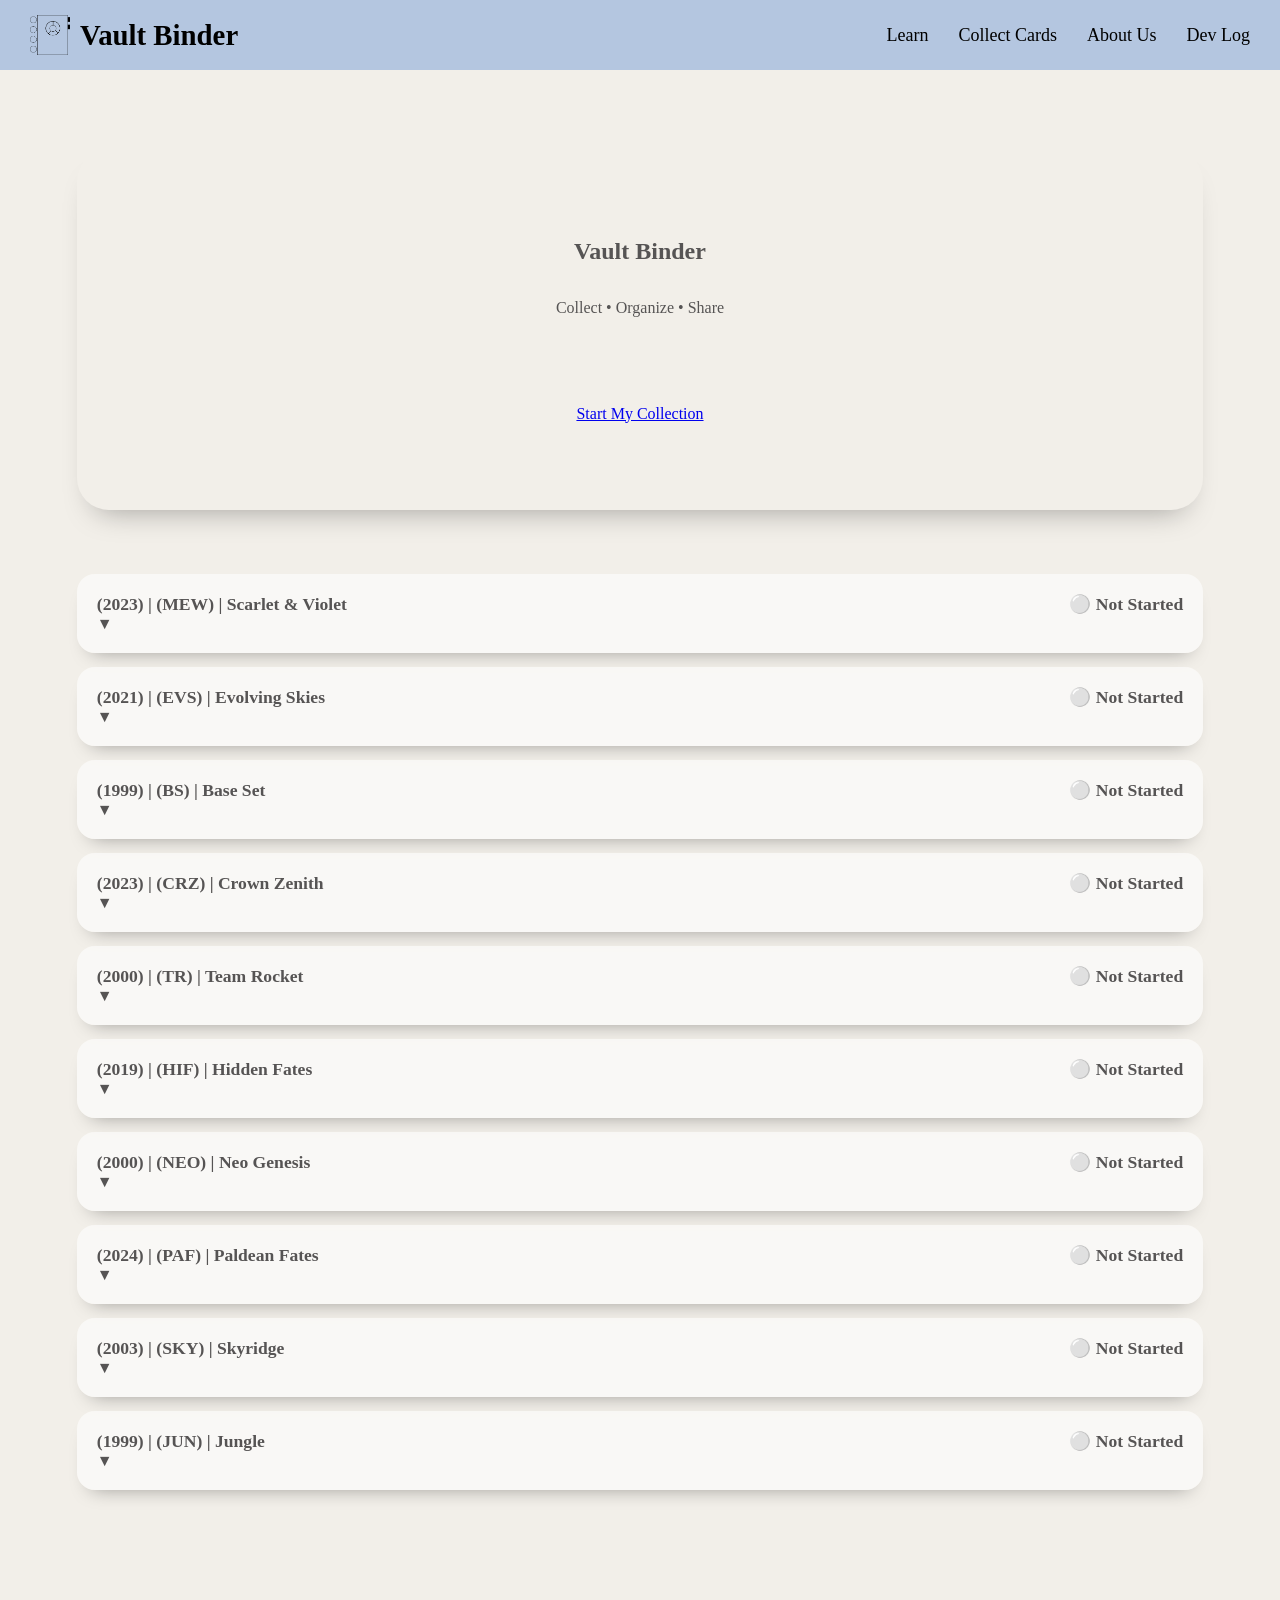
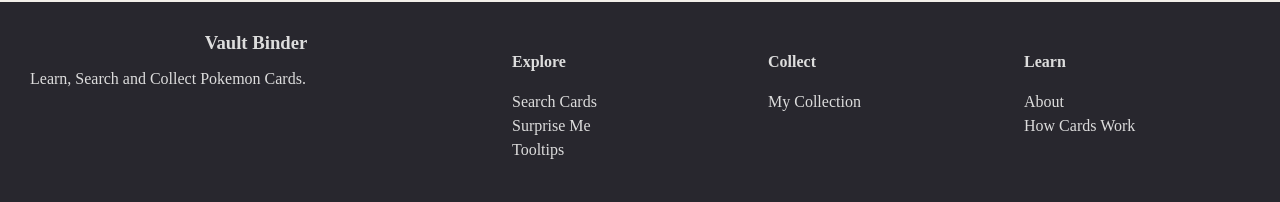
==== index.html @ d5ddcd47 "Add files via upload" ====
<!DOCTYPE html>
<html>
    <head>
        <!-- THIS DOCUMENT WILL BE FOR EXPLORING THE GENERIC CARDS FROM THE POKEMON TCG API -->
         <!-- Pokémon -->
        <title>Vault Binder</title>
        <link rel="stylesheet" href="css/main-organized.css">
        <meta charset="UTF-8">
    </head>
    <body>
        <div id="topPage"></div>
        <div class="navBar">
            <a href="index.html" class="siteLogo">
                <img src="assets/VB_Logo1.png" alt="Vault Binder Logo">
                <span>Vault Binder</span>
            </a>

            <div class="navLinks">
                <a href="#tooltipsSection">Learn</a>
                <a href="collection.html">Collect Cards</a>
                <a href="#aboutSection">About Us</a>
                <a>Dev Log</a>
            </div>
        </div>
  
        <main class="landingPage">
            <div class="landingConetnt">

                <section class="landingHero pageSection">
                    <h1>Vault Binder</h1>
                    <p>Collect • Organize • Share</p>
                    <br><br>
                    <a href="collection.html">Start My Collection</a>
                </section>

                <section class="landingStats pageSection">
                    <div class="statsGrid"></div>
                </section>

                <section class="setProgressSection pageSection">
                    <div class="setProgressList">

                        <!--  ⚪ Not Started,🟢 Beginner,🔵 Started,🟡 Almost Complete,🏆Set Mastery  -->

                        <!--  ~~~~~~~~~~~~~~~~~~~~~~~~~~~~~~~~~~~~~~~~~~~~~~~~~~~~~~~~~  -->

                        <div class="setCard"> <!--  EACH SET CARD  --> <!-- I -->
                            <div class="setHeader" onclick="toggleSetCard(this)">
                                <span>(2023) | (MEW) | Scarlet & Violet</span>
                                <span>⚪ Not Started</span>
                            </div>

                            <span class="setArrow">▼</span>
                            <div class="setDetails">
                                <p>Progress</p>
                                <div class="progressBar">
                                    <div class="progressFill" style="width: 42%;"></div>
                                </div>
                                <p>0% | 0/207</p>

                                <br>
                                <p>Collected: --</p>
                                <p>Missing: --</p>
                            </div>
                        </div>

                        <!--  ~~~~~~~~~~~~~~~~~~~~~~~~~~~~~~~~~~~~~~~~~~~~~~~~~~~~~~~~~  -->

                        <div class="setCard"> <!--  EACH SET CARD  --> <!-- II -->
                            <div class="setHeader" onclick="toggleSetCard(this)">
                                <span>(2021) | (EVS) | Evolving Skies</span>
                                <span>⚪ Not Started</span>
                            </div>

                            <span class="setArrow">▼</span>
                            <div class="setDetails">
                                <p>Progress</p>
                                <p>|---Progress Bar---|</p>
                                <p>0% | 0/237</p>
                                
                                <br>
                                <p>Collected: --</p>
                                <p>Missing: --</p>
                            </div>
                        </div>

                        <!--  ~~~~~~~~~~~~~~~~~~~~~~~~~~~~~~~~~~~~~~~~~~~~~~~~~~~~~~~~~  -->

                        <div class="setCard"> <!--  EACH SET CARD  --> <!-- III -->
                            <div class="setHeader" onclick="toggleSetCard(this)">
                                <span>(1999) | (BS) | Base Set</span>
                                <span>⚪ Not Started</span>
                            </div>

                            <span class="setArrow">▼</span>
                            <div class="setDetails">
                                <p>Progress</p>
                                <p>|---Progress Bar---|</p>
                                <p>0% | 0/102</p>
                                
                                <br>
                                <p>Collected: --</p>
                                <p>Missing: --</p>
                            </div>
                        </div>

                        <!--  ~~~~~~~~~~~~~~~~~~~~~~~~~~~~~~~~~~~~~~~~~~~~~~~~~~~~~~~~~  -->

                        <div class="setCard"> <!--  EACH SET CARD  --> <!-- IV -->
                            <div class="setHeader" onclick="toggleSetCard(this)">
                                <span>(2023) | (CRZ) | Crown Zenith</span>
                                <span>⚪ Not Started</span>
                            </div>

                            <span class="setArrow">▼</span>
                            <div class="setDetails">
                                <p>Progress</p>
                                <p>|---Progress Bar---|</p>
                                <p>0% | 0/230</p>
                                
                                <br>
                                <p>Collected: --</p>
                                <p>Missing: --</p>
                            </div>
                        </div>

                        <!--  ~~~~~~~~~~~~~~~~~~~~~~~~~~~~~~~~~~~~~~~~~~~~~~~~~~~~~~~~~  -->

                        <div class="setCard"> <!--  EACH SET CARD  --> <!-- V -->
                            <div class="setHeader" onclick="toggleSetCard(this)">
                                <span>(2000) | (TR) | Team Rocket</span>
                                <span>⚪ Not Started</span>
                            </div>

                            <span class="setArrow">▼</span>
                            <div class="setDetails">
                                <p>Progress</p>
                                <p>|---Progress Bar---|</p>
                                <p>0% | 0/83</p>
                                
                                <br>
                                <p>Collected: --</p>
                                <p>Missing: --</p>
                            </div>
                        </div>

                        <!--  ~~~~~~~~~~~~~~~~~~~~~~~~~~~~~~~~~~~~~~~~~~~~~~~~~~~~~~~~~  -->

                        <div class="setCard"> <!--  EACH SET CARD  --> <!-- VI -->
                            <div class="setHeader" onclick="toggleSetCard(this)">
                                <span>(2019) | (HIF) | Hidden Fates</span>
                                <span>⚪ Not Started</span>
                            </div>

                            <span class="setArrow">▼</span>
                            <div class="setDetails">
                                <p>Progress</p>
                                <p>|---Progress Bar---|</p>
                                <p>0% | 0/163</p>
                                
                                <br>
                                <p>Collected: --</p>
                                <p>Missing: --</p>
                            </div>
                        </div>

                        <!--  ~~~~~~~~~~~~~~~~~~~~~~~~~~~~~~~~~~~~~~~~~~~~~~~~~~~~~~~~~  -->

                        <div class="setCard"> <!--  EACH SET CARD  --> <!-- VII -->
                            <div class="setHeader" onclick="toggleSetCard(this)">
                                <span>(2000) | (NEO) | Neo Genesis</span>
                                <span>⚪ Not Started</span>
                            </div>

                            <span class="setArrow">▼</span>
                            <div class="setDetails">
                                <p>Progress</p>
                                <p>|---Progress Bar---|</p>
                                <p>0% | 0/111</p>
                                
                                <br>
                                <p>Collected: --</p>
                                <p>Missing: --</p>
                            </div>
                        </div>

                        <!--  ~~~~~~~~~~~~~~~~~~~~~~~~~~~~~~~~~~~~~~~~~~~~~~~~~~~~~~~~~  -->

                        <div class="setCard"> <!--  EACH SET CARD  --> <!-- VIII -->
                            <div class="setHeader" onclick="toggleSetCard(this)">
                                <span>(2024) | (PAF) | Paldean Fates</span>
                                <span>⚪ Not Started</span>
                            </div>

                            <span class="setArrow">▼</span>
                            <div class="setDetails">
                                <p>Progress</p>
                                <p>|---Progress Bar---|</p>
                                <p>0% | 0/245</p>
                                
                                <br>
                                <p>Collected: --</p>
                                <p>Missing: --</p>
                            </div>
                        </div>

                        <!--  ~~~~~~~~~~~~~~~~~~~~~~~~~~~~~~~~~~~~~~~~~~~~~~~~~~~~~~~~~  -->

                        <div class="setCard"> <!--  EACH SET CARD  --> <!-- IX -->
                            <div class="setHeader" onclick="toggleSetCard(this)">
                                <span>(2003) | (SKY) | Skyridge</span>
                                <span>⚪ Not Started</span>
                            </div>

                            <span class="setArrow">▼</span>
                            <div class="setDetails">
                                <p>Progress</p>
                                <p>|---Progress Bar---|</p>
                                <p>0% | 0/182</p>
                                
                                <br>
                                <p>Collected: --</p>
                                <p>Missing: --</p>
                            </div>
                        </div>

                        <!--  ~~~~~~~~~~~~~~~~~~~~~~~~~~~~~~~~~~~~~~~~~~~~~~~~~~~~~~~~~  -->

                        <div class="setCard"> <!--  EACH SET CARD  --> <!-- X -->
                            <div class="setHeader" onclick="toggleSetCard(this)">
                                <span>(1999) | (JUN) | Jungle</span>
                                <span>⚪ Not Started</span>
                            </div>

                            <span class="setArrow">▼</span>
                            <div class="setDetails">
                                <p>Progress</p>
                                <p>|---Progress Bar---|</p>
                                <p>0% | 0/64</p>
                                
                                <br>
                                <p>Collected: --</p>
                                <p>Missing: --</p>
                            </div>
                        </div>

                        
                    </div>
                </section>

                <section class="featuresSection pageSection">
                    <div class="featuresGrid"></div>
                </section>

            </div>
        </main>


        <div class="bottomNav">
            <div>
                <h3>Vault Binder</h3>
                <p>Learn, Search and Collect Pokemon Cards.</p>
            </div>

            <div>
                <h4>Explore</h4>
                <a href="#topPage">Search Cards</a>
                <a href="#topPage">Surprise Me</a>
                <a href="#tooltipsSection">Tooltips</a>
            </div>

            <div>
                <h4>Collect</h4>
                <a href="collection.html">My Collection</a>
            </div>

            <div>
                <h4>Learn</h4>
                <a href="#aboutSection">About</a>
                <a href="#howCardsWork">How Cards Work</a>
            </div>
        </div>
        
        <script src="js/index.js"></script>
    </body>
</html>
---- css/main-organized.css ----
/* =========================================================
   VAULT BINDER - MAIN CSS
   Shared stylesheet for index.html and collection.html
========================================================= */

/* =========================================================
   1. GLOBAL / BASE STYLES
========================================================= */

:root {
    --page-bg: #f2efe9;
    --text-main: #565454;
    --panel-bg: #fffdf9;
    --soft-border: #cfc7bc;
    --binder-bg: #111111;
    --binder-surface: #f4f1ea;
    --accent-soft: #c9f4e8;
    --accent-highlight: #f5f1ad;
    --shadow-soft: 0 6px 12px rgba(0,0,0,0.18);
    --shadow-panel: 0 10px 25px rgba(0,0,0,0.20);
}

* {
    box-sizing: border-box;
}

html {
    scroll-behavior: smooth;
}

body {
    margin: 0;
    background-color: var(--page-bg);
    color: var(--text-main);
}

h1 {
    margin: 0;
    text-align: center;
}

h3 {
    margin: 0;
    text-align: center;
}

input,
select,
button {
    border: 1px solid var(--soft-border);
    border-radius: 10px;
    padding: 8px 10px;
    font-size: 14px;
    color: var(--text-main);
    background-color: var(--panel-bg);
}

input,
select {
    box-shadow: var(--shadow-soft);
}

button {
    cursor: pointer;
}

button:hover {
    box-shadow: var(--shadow-soft);
}

button:active {
    background-color: var(--accent-soft);
}

.disabledBtn {
    opacity: 0.6;
    cursor: not-allowed;
}

.disabledBtn:hover {
    opacity: 0.7;
}

/* =========================================================
   2. SHARED NAVIGATION
========================================================= */

.siteLogo {
    display: flex;
    align-items: center;
    gap: 10px;

    text-decoration: none;
    color: inherit;

    font-size: 1.8rem;
    font-weight: bold;
}

.siteLogo img {
    width: 40px;
    height: 40px;
    object-fit: contain;
}

.siteLogo:hover {
    opacity: 0.85;
}

.navBar {
    display: flex;
    justify-content: space-between;
    align-items: center;

    position: sticky;
    top: 0;
    z-index: 1000;

    background-color: rgba(155, 181, 220, 0.7);
    font-size: 18px;
    color: #000;

    padding: 15px 30px;
}

.navLinks {
    display: flex;
    gap: 30px;
}

.navBar a {
    color: black;
    text-decoration: none;
}

.navBar a:hover {
    opacity: 0.7;
}

/* =========================================================
   3. INDEX PAGE / EXPLORE PAGE
   Temporary API/search area. Later this can become Explore.
========================================================= */

.sectionDivider {
    width: 100%;
    height: 2px;
    background-color: #000000;
    margin: 40px 0;
}

.cardLearnSection {
    display: grid;
    grid-template-columns: 0.6fr 0.8fr;
    gap: 15px;
    align-items: stretch;
}

#apiCardDisplay {
    margin-left: -400px;
}

#tooltipsSection {
    text-align: left;
    margin-left: -400px;
}

#apiCardDisplay h2,
#tooltipsSection h2 {
    margin-top: 0;
}

#apiCardDisplay h2 {
    margin: 0 0 12px 0;
}

.apiCardResult {
    text-align: center;
    margin: 0;
}

.apiCardResult img {
    width: min(100%, 200px);
    height: auto;
}

.infoLabel {
    font-weight: bold;
    font-size: 16px;
}

.infoText {
    font-size: 13px;
    opacity: 0.8;
}

.bottomNav {
    width: 100%;
    min-height: 200px;

    background-color: #28272e;
    color: #ddd;

    display: grid;
    grid-template-columns: 2fr 1fr 1fr 1fr;
    gap: 30px;

    padding: 30px;
}

.bottomNav a {
    display: block;
    color: #ddd;
    text-decoration: none;
    margin: 6px 0;
}

.bottomNav a:hover {
    color: white;
}

@media (max-width: 768px) {
    .cardLearnSection {
        grid-template-columns: 1fr;
        align-items: center;
        margin-left: 0;
        width: 100%;
    }

    #apiCardDisplay,
    #tooltipsSection {
        margin-left: 0;
    }

    .bottomNav {
        grid-template-columns: 1fr;
    }
}

/* =========================================================
   4. COLLECTION EDITOR
   Add Card section and image preview area.
========================================================= */



.input {
    width: 320px;
    max-width: 100%;
}

#imagePreviewBox {
    width: 280px;
    aspect-ratio: 63 / 88;
    min-height: auto;

    border-radius: 16px;
    padding: 10px;
    border: 3px solid rgba(28, 26, 26, 0.80);
    background-color: rgba(255,255,255,0.35);
    display: flex;
    align-items: center;
    justify-content: center;
    text-align: center;
    overflow: hidden;
}

#imagePreviewBox img {
    max-width: 100%;
    max-height: 300px;
    object-fit: contain;
    border-radius: 12px;
}


/* =========================================================
   5. LANDING PAGE STRUCTURE
========================================================= */

.landingPage {
    min-height: 100vh;
    padding: 48px 0;
}

.landingContent {
    width: min(88vw, 1200px);
    margin: 0 auto;
}

.landingHero,
.landingStats,
.setProgressSection,
.featuresSection,
.feedbackSection {
    margin-bottom: 48px;
}

.setProgressSection {
    display: flex;
    flex-direction: column;
    gap: 16px;
}

.setCard {
    border-radius: 18px;
    padding: 20px;

    background: rgba(255,255,255,0.6);

    box-shadow: 0 12px 20px -14px rgba(0,0,0,0.4);
}

.setHeader {
    display: flex;
    justify-content: space-between;
    align-items: center;

    font-size: 1.1rem;
    font-weight: bold;

    cursor: pointer;
}

.setDetails {
    display: none;
    margin-top: 12px;
}

.setCard.open .setDetails {
    display: block;
}

.setCard.open .setArrow {
    transform: rotate(180deg);
}

.setArrow {
    display: inline-block;
    transition: transform 0.2s ease;
}

/*  Progress Bar CSS  */

.progressBar {
    width: 100%;
    height: 14px;
    border-radius: 999px;
    background: rgba(0,0,0,0.12);

    overflow: hidden;
    margin: 10px 0;
}

.progressFill {
    height: 100%;
    border-radius: 999px;
    background: rgba(120, 190, 255, 0.75);
}

.landingHero {
    min-height: 360px;
    border-radius: 32px;
    padding: 48px;

    display: flex;
    flex-direction: column;
    justify-content: center;
    align-items: center;
    gap: 18px;

    text-align: center;
    box-shadow: 0 18px 30px -18px rgba(0,0,0,0.35);
}

.statsGrid {
    display: grid;
    grid-template-columns: repeat(4, 1fr);
    gap: 18px;
}

.statCard,
.setProgressCard,
.featureCard {
    border-radius: 22px;
    padding: 22px;
    background: rgba(255,255,255,0.55);
    box-shadow: 0 14px 22px -16px rgba(0,0,0,0.35);
}



.setProgressList {
    display: grid;
    gap: 14px;
}

.featuresGrid {
    display: grid;
    grid-template-columns: repeat(3, 1fr);
    gap: 18px;
}


/* =========================================================
   5. BINDER WORKSPACE
   Main app shell, binder page, card grid, sidebar, navigation.
========================================================= */

.backupButtons {
    display: grid;
    grid-template-columns: repeat(3, 1fr);
    gap: 6px;
}

#vaultDataBox {
    width: 100%;
    min-height: 180px;
    margin-top: 10px;
    resize: vertical;
    font-size: 11px;
}


.pageSection {
    width: min(88vw, 1200px);
    margin: 32px auto;
}

#vaultBinderApp {
    min-height: 100vh;
    background: var(--binder-surface);
    position: relative;
}

#binderViewport {
    min-height: 100vh;
    padding: 24px;
    display: flex;
    flex-direction: column;
    align-items: center;
}

#binderHeader {
    text-align: center;
}

#binderTabs {
    width: min(88vw, 1400px);
    display: flex;
    gap: 8px;
    align-items: flex-end;
    overflow: hidden;
}

.binderTab {
    flex: 1 1 160px;
    max-width: 220px;
    min-width: 80;

    white-space: nowrap;
    overflow: hidden;
    text-overflow: ellipsis;

    padding: 10px 18px;
    border-radius: 14px 14px 0 0;
    font-weight: 700;
}

.binderTab.active {
    background: var(--active-tab-color);
    color: white;
}

.binderTab.addTab {
    flex: 0 0 44px;
    max-width: 44px;
    min-width: 44px;
}

#binderBook {
    width: 100%;
    display: flex;
    justify-content: center;
    padding: 24px 0;
}

#binderPage {
    --columns: 4;
    --rows: 4;

    width: 100%;
    min-height: 190vh;
    padding: 28px;

    display: grid;
    grid-template-columns: repeat(var(--columns), 240px);
    grid-template-rows: repeat(var(--rows), 336px);
    justify-content: center;
    align-content: start;
    gap: 28px;

    border-radius: 36px;
    background: var(--active-tab-color);
    overflow: hidden;
}

.binderCard {
    width: 100%;
    height: 100%;
    box-sizing: border-box;

    display: flex;
    flex-direction: column;

    padding: 10px;
    border-radius: 16px;
    overflow: hidden;

    color: white;
    text-align: center;
    opacity: 0.9;

    background:
        repeating-linear-gradient(
            45deg,
            rgba(255,255,255,0.08),
            rgba(255,255,255,0.08) 8px,
            rgba(255,255,255,0.03) 8px,
            rgba(255,255,255,0.03) 16px
        ),
        rgba(255,255,255,0.18);

    border: 1px solid rgba(255,255,255,0.25);

    box-shadow:
        0 4px 10px rgba(0,0,0,0.10),
        inset 0 1px 0 rgba(255,255,255,0.20),
        inset 0 0 18px rgba(255,255,255,0.03);

    backdrop-filter: blur(6px);
    -webkit-backdrop-filter: blur(6px);

    transition: transform 0.2s ease, opacity 0.2s ease;
}

.binderCard:hover {
    transform: translateY(-2px);
    opacity: 1;
}

/* NEW Selected Card Underline :D*/
.selectedCard::after {
    content: "";
    position: absolute;
    left: 18%;
    right: 18%;
    bottom: 8px;
    height: 4px;

    border-radius: 999px;
    background: var(--accent-highlight);
    box-shadow: 0 0 10px rgba(245, 241, 173,0.8);
}

.cardTopTabs,
.cardBottomActions {
    display: flex;
    justify-content: center;
    gap: 6px;
    flex-shrink: 0;
}

.cardTopTabs button,
.cardBottomActions button {
    padding: 5px 8px;
    font-size: 12px;
}

.cardBottomActions {
    margin-top: auto;
}

.mainCardArea {
    flex: 1;
    min-height: 0;

    display: flex;
    align-items: center;
    justify-content: center;

    overflow: hidden;
}

.emptySlot {
    opacity: 0.65;
}

.emptySlotContent {
    text-align: center;
}

.emptySlotContent h3 {
    margin: 0;
}

.emptySlotContent p {
    opacity: 0.7;
}

.testSlot {
    width: 240px;
    aspect-ratio: 63 / 88;
    color: black;
}

#imageView,
#infoView,
#optionsView,
.compactInfoView,
.optionsView,
.emptyCardSlot {
    width: 100%;
    height: 100%;
    min-height: 0;
}

.emptyCardSlot {
    display: flex;
    flex-direction: column;
    align-items: center;
    justify-content: center;

    padding: 0;
    border: none;
    background: transparent;
    text-align: center;
}

.emptyCardIcon {
    font-size: 48px;
    opacity: 0.35;
    margin-bottom: 12px;
}

.emptyCardSlot h3 {
    margin: 0 0 6px;
    font-size: 18px;
    font-weight: 600;
}

.emptyCardSlot p {
    margin: 0;
    font-size: 14px;
    opacity: 0.7;
}

.compactInfoView {
    padding: 8px;
    overflow: auto;
}

.infoMiniRow {
    display: flex;
    justify-content: space-between;
    gap: 8px;

    font-size: 0.72rem;
    padding: 4px 0;
}

.miniLabel {
    font-size: 0.8rem;
    font-weight: 700;
    color: #f2f2f2;
}

.miniValue {
    font-size: 0.7rem;
    color: #ffffff;
    text-align: right;
}

.optionsView {
    display: flex;
    flex-direction: column;
    align-items: center;
    justify-content: center;
    gap: 10px;
}

.binderCardImage {
    max-width: 100%;
    max-height: 100%;
    object-fit: contain;
    border-radius: 10px;
}

#binderSidebar {
    position: fixed;
    top: 0;
    left: -300px;

    width: 280px;
    height: 100vh;
    padding: 20px;

    background: #eee;
    z-index: 1000;

    transition: left 0.25s ease;
    box-shadow: 4px 0 18px rgba(0,0,0,0.25);
}

#binderSidebar.open {
    left: 0;
}

.sidebarSection,
.sideBarSection {
    margin-top: 18px;
}

.sidebarSection button,
.sideBarSection button {
    width: 100%;
    margin: 5px 0;
}

#openSidebarBtn {
    position: fixed;
    left: 12px;
    top: 120px;
    z-index: 1001;
}

#closeSidebarBtn {
    float: right;
}

#binderNavigation {
    display: flex;
    align-items: center;
    justify-content: center;
    gap: 12px;
    padding-bottom: 32px;
}

#pageSlider {
    min-width: 180px;
}

/* =========================================================
   6. LEGACY CARD COMPONENTS
   Keep only while old selected-card/editor code still exists.
   Remove after binderCard fully replaces these.
========================================================= */

.cardContainer {
    display: grid;
    grid-template-columns: 60px 1fr;

    width: 440px;
    padding: 12px;
    gap: 12px;

    border-radius: 12px;
    background-color: #8e8b86;
}

.cardActionRow {
    grid-column: span 2;
    display: flex;
    gap: 10px;
    justify-content: center;
}

#buttonSideBar {
    display: flex;
    flex-direction: column;
    justify-content: space-between;
    align-items: center;

    height: 100%;
}

.funcButton {
    width: 36px;
    height: 36px;

    display: flex;
    align-items: center;
    justify-content: center;

    border-radius: 10px;
    border: none;
}

.cardContent {
    position: relative;
}

#imageView img {
    max-width: 100%;
    max-height: 220px;
    object-fit: contain;
    display: block;
    margin: 0 auto;
    border-radius: 10px;
}

#infoView {
    display: grid;
    grid-template-columns: 1fr 1fr;
    gap: 20px;
}

.inputBox {
    height: 36px;
    padding: 0 10px;

    border-radius: 10px;
    border: none;

    width: 100%;
}

.inputBox::placeholder {
    color: #888;
    font-style: italic;
}

.fullWidth {
    grid-column: span 2;
}

/* NEW SETUP */

#quikAddBar {
    width: min(90vw, 900px);
    margin: 24px auto;
    display: flex;
    align-items: center;
    gap: 12px;
}

#quikAddBar h1 {
    margin-right: auto;
}

#addCardPanel {
    width: min(82vw, 1050px);
    margin: 24px auto;
    display: grid;
    grid-template-columns: 1fr 320px;
    gap: 32px;
}

.addCardFields {
    display: grid;
    gap: 14px;
}

.addCardFields label {
    display: block;
    font-weight: 700;
    margin-bottom: 4px;
}

.addCardFields input, .addCardFields select {

    width: 70%;
}

.addCardPreview {
    display: flex;
    flex-direction: column;
    align-items: center;
    gap: 12px;
}

/* =========================================================
   7. LEGACY SELECTED CARD EDIT ROWS
   Keep while still used; remove when selected section retires.
========================================================= */

.editRow {
    padding: 12px;
    display: grid;
    gap: 25px;
    grid-template-columns: 100px 8% 150px;
}

#selectedName {
    min-width: 0;
    word-break: break-word;
}

#ExampleText {
    color: var(--text-main);
    font-family: 'Courier New', monospace;
    font-size: 10px;
    text-align: center;
}

/* =========================================================
   8. POPUPS
========================================================= */

#settingsPopup,
#notesPopup {
    display: none;
    position: fixed;
    top: 50%;
    left: 50%;
    transform: translate(-50%, -50%);

    background-color: #f2efe9;
    color: #444;
    padding: 20px;
    border-radius: 12px;
    box-shadow: var(--shadow-panel);

    z-index: 1000;
}

#settingsPopup {
    width: 400px;
    height: 500px;
}

#notesPopup {
    width: 400px;
    height: 300px;
}

#notesInput {
    width: 100%;
    min-height: 120px;
    padding: 10px;

    border-radius: 10px;
    border: none;

    resize: none;
    font-family: inherit;
}

#settingsBtn.active {
    background-color: var(--accent-soft);
    box-shadow: inset 0 3px 6px rgba(0,0,0,0.2);
}


/* =========================================================
   9. THEMES - PASTEL SHERBET
   Main active theme.
========================================================= */

.theme-pastelSherbet {
    background-color: #f2efe9;
    color: var(--text-main);

    --psherb-addcard: 234, 224, 161;
    --psherb-book: 143, 172, 204;
}

.theme-pastelSherbet .sectionHeader {
    background-color: #c2dfad;
    color: #3f3f3f;
}

.theme-pastelSherbet #addCardSection {
    border: 4px solid rgb(var(--psherb-addcard));
    background-color: rgba(var(--psherb-addcard), 0.45);
}

.theme-pastelSherbet button {
    background-color: #ffffff;
    color: #444;
    border: none;
    border-radius: 10px;
    padding: 6px 10px;
}

.theme-pastelSherbet button:hover {
    background-color: #dff5ec;
}

/* =========================================================
   10. UTILITIES / ANIMATIONS
========================================================= */

.toast {
    position: fixed;
    bottom: 30px;
    right: 30px;

    background: #2e7d32;
    color: white;

    padding: 12px 20px;
    border-radius: 10px;

    font-weight: bold;
    box-shadow: 0 4px 12px rgba(0,0,0,0.25);

    opacity: 0;
    pointer-events: none;

    transform: translateY(20px);
    transition: opacity 0.3s ease, transform 0.3s ease;
}

.toast.show {
    opacity: 1;
    transform: translateY(0);
}

.loadingSpinner {
    width: 40px;
    height: 40px;
    border: 4px solid #ddd;
    border-top: 4px solid #2f5f9f;
    border-radius: 50%;
    animation: spin 0.8s linear infinite;
    margin: 30px auto;
}

@keyframes spin {
    to {
        transform: rotate(360deg);
    }
}



/*

MEDIA CSS

*/


@media (max-width: 768px) {
    body {
        background: pink !important;
    }

    #quikAddBar {
        flex-direction: column;
        align-items: stretch;
        width: 92vw;
    }

    #addCardPanel {
        width: 92vw;
        grid-template-columns: 1fr;
        gap: 24px;
    }

    .addCardPreview {
        order: -1;
    }

    #imagePreviewBox {
        width: 220px;
        aspect-ratio: 63 / 88;
    }

    #binderTabs {
        width: 92vw;
        overflow-x: auto;
    }

    #binderPage {
        width: 92vw;
        padding: 18px;
        grid-template-columns: repeat(2, minmax(140px, 1fr));
        grid-template-rows: auto;
        gap: 16px;
        min-height: auto;
        overflow: visible;
    }

    .binderCard {
        aspect-ratio: 63 / 88;
        height: auto;
    }
}
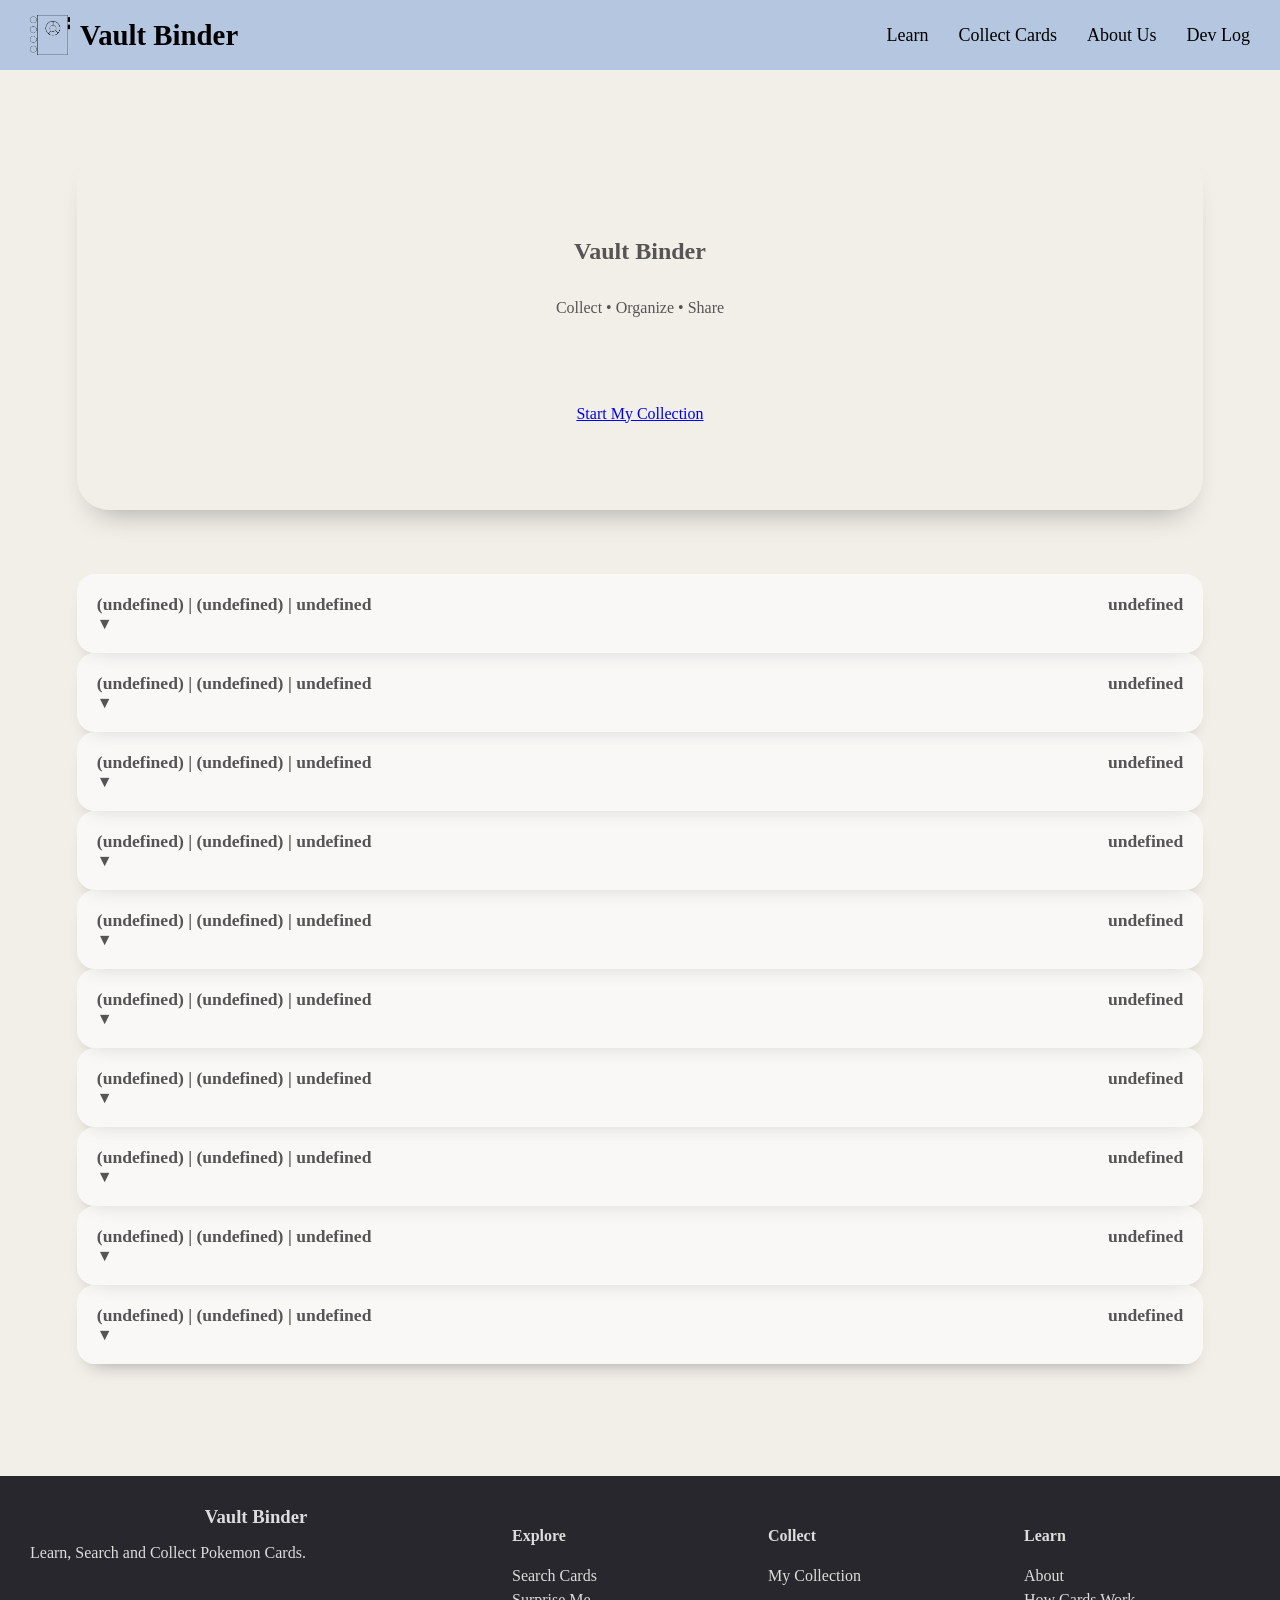
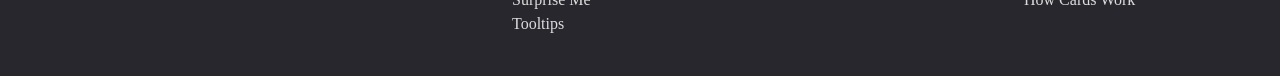
==== commit 819a33ba: "Add files via upload" ====
--- a/index.html
+++ b/index.html
@@ -38,214 +38,7 @@
                 </section>
 
                 <section class="setProgressSection pageSection">
-                    <div class="setProgressList">
-
-                        <!--  ⚪ Not Started,🟢 Beginner,🔵 Started,🟡 Almost Complete,🏆Set Mastery  -->
-
-                        <!--  ~~~~~~~~~~~~~~~~~~~~~~~~~~~~~~~~~~~~~~~~~~~~~~~~~~~~~~~~~  -->
-
-                        <div class="setCard"> <!--  EACH SET CARD  --> <!-- I -->
-                            <div class="setHeader" onclick="toggleSetCard(this)">
-                                <span>(2023) | (MEW) | Scarlet & Violet</span>
-                                <span>⚪ Not Started</span>
-                            </div>
-
-                            <span class="setArrow">▼</span>
-                            <div class="setDetails">
-                                <p>Progress</p>
-                                <div class="progressBar">
-                                    <div class="progressFill" style="width: 42%;"></div>
-                                </div>
-                                <p>0% | 0/207</p>
-
-                                <br>
-                                <p>Collected: --</p>
-                                <p>Missing: --</p>
-                            </div>
-                        </div>
-
-                        <!--  ~~~~~~~~~~~~~~~~~~~~~~~~~~~~~~~~~~~~~~~~~~~~~~~~~~~~~~~~~  -->
-
-                        <div class="setCard"> <!--  EACH SET CARD  --> <!-- II -->
-                            <div class="setHeader" onclick="toggleSetCard(this)">
-                                <span>(2021) | (EVS) | Evolving Skies</span>
-                                <span>⚪ Not Started</span>
-                            </div>
-
-                            <span class="setArrow">▼</span>
-                            <div class="setDetails">
-                                <p>Progress</p>
-                                <p>|---Progress Bar---|</p>
-                                <p>0% | 0/237</p>
-                                
-                                <br>
-                                <p>Collected: --</p>
-                                <p>Missing: --</p>
-                            </div>
-                        </div>
-
-                        <!--  ~~~~~~~~~~~~~~~~~~~~~~~~~~~~~~~~~~~~~~~~~~~~~~~~~~~~~~~~~  -->
-
-                        <div class="setCard"> <!--  EACH SET CARD  --> <!-- III -->
-                            <div class="setHeader" onclick="toggleSetCard(this)">
-                                <span>(1999) | (BS) | Base Set</span>
-                                <span>⚪ Not Started</span>
-                            </div>
-
-                            <span class="setArrow">▼</span>
-                            <div class="setDetails">
-                                <p>Progress</p>
-                                <p>|---Progress Bar---|</p>
-                                <p>0% | 0/102</p>
-                                
-                                <br>
-                                <p>Collected: --</p>
-                                <p>Missing: --</p>
-                            </div>
-                        </div>
-
-                        <!--  ~~~~~~~~~~~~~~~~~~~~~~~~~~~~~~~~~~~~~~~~~~~~~~~~~~~~~~~~~  -->
-
-                        <div class="setCard"> <!--  EACH SET CARD  --> <!-- IV -->
-                            <div class="setHeader" onclick="toggleSetCard(this)">
-                                <span>(2023) | (CRZ) | Crown Zenith</span>
-                                <span>⚪ Not Started</span>
-                            </div>
-
-                            <span class="setArrow">▼</span>
-                            <div class="setDetails">
-                                <p>Progress</p>
-                                <p>|---Progress Bar---|</p>
-                                <p>0% | 0/230</p>
-                                
-                                <br>
-                                <p>Collected: --</p>
-                                <p>Missing: --</p>
-                            </div>
-                        </div>
-
-                        <!--  ~~~~~~~~~~~~~~~~~~~~~~~~~~~~~~~~~~~~~~~~~~~~~~~~~~~~~~~~~  -->
-
-                        <div class="setCard"> <!--  EACH SET CARD  --> <!-- V -->
-                            <div class="setHeader" onclick="toggleSetCard(this)">
-                                <span>(2000) | (TR) | Team Rocket</span>
-                                <span>⚪ Not Started</span>
-                            </div>
-
-                            <span class="setArrow">▼</span>
-                            <div class="setDetails">
-                                <p>Progress</p>
-                                <p>|---Progress Bar---|</p>
-                                <p>0% | 0/83</p>
-                                
-                                <br>
-                                <p>Collected: --</p>
-                                <p>Missing: --</p>
-                            </div>
-                        </div>
-
-                        <!--  ~~~~~~~~~~~~~~~~~~~~~~~~~~~~~~~~~~~~~~~~~~~~~~~~~~~~~~~~~  -->
-
-                        <div class="setCard"> <!--  EACH SET CARD  --> <!-- VI -->
-                            <div class="setHeader" onclick="toggleSetCard(this)">
-                                <span>(2019) | (HIF) | Hidden Fates</span>
-                                <span>⚪ Not Started</span>
-                            </div>
-
-                            <span class="setArrow">▼</span>
-                            <div class="setDetails">
-                                <p>Progress</p>
-                                <p>|---Progress Bar---|</p>
-                                <p>0% | 0/163</p>
-                                
-                                <br>
-                                <p>Collected: --</p>
-                                <p>Missing: --</p>
-                            </div>
-                        </div>
-
-                        <!--  ~~~~~~~~~~~~~~~~~~~~~~~~~~~~~~~~~~~~~~~~~~~~~~~~~~~~~~~~~  -->
-
-                        <div class="setCard"> <!--  EACH SET CARD  --> <!-- VII -->
-                            <div class="setHeader" onclick="toggleSetCard(this)">
-                                <span>(2000) | (NEO) | Neo Genesis</span>
-                                <span>⚪ Not Started</span>
-                            </div>
-
-                            <span class="setArrow">▼</span>
-                            <div class="setDetails">
-                                <p>Progress</p>
-                                <p>|---Progress Bar---|</p>
-                                <p>0% | 0/111</p>
-                                
-                                <br>
-                                <p>Collected: --</p>
-                                <p>Missing: --</p>
-                            </div>
-                        </div>
-
-                        <!--  ~~~~~~~~~~~~~~~~~~~~~~~~~~~~~~~~~~~~~~~~~~~~~~~~~~~~~~~~~  -->
-
-                        <div class="setCard"> <!--  EACH SET CARD  --> <!-- VIII -->
-                            <div class="setHeader" onclick="toggleSetCard(this)">
-                                <span>(2024) | (PAF) | Paldean Fates</span>
-                                <span>⚪ Not Started</span>
-                            </div>
-
-                            <span class="setArrow">▼</span>
-                            <div class="setDetails">
-                                <p>Progress</p>
-                                <p>|---Progress Bar---|</p>
-                                <p>0% | 0/245</p>
-                                
-                                <br>
-                                <p>Collected: --</p>
-                                <p>Missing: --</p>
-                            </div>
-                        </div>
-
-                        <!--  ~~~~~~~~~~~~~~~~~~~~~~~~~~~~~~~~~~~~~~~~~~~~~~~~~~~~~~~~~  -->
-
-                        <div class="setCard"> <!--  EACH SET CARD  --> <!-- IX -->
-                            <div class="setHeader" onclick="toggleSetCard(this)">
-                                <span>(2003) | (SKY) | Skyridge</span>
-                                <span>⚪ Not Started</span>
-                            </div>
-
-                            <span class="setArrow">▼</span>
-                            <div class="setDetails">
-                                <p>Progress</p>
-                                <p>|---Progress Bar---|</p>
-                                <p>0% | 0/182</p>
-                                
-                                <br>
-                                <p>Collected: --</p>
-                                <p>Missing: --</p>
-                            </div>
-                        </div>
-
-                        <!--  ~~~~~~~~~~~~~~~~~~~~~~~~~~~~~~~~~~~~~~~~~~~~~~~~~~~~~~~~~  -->
-
-                        <div class="setCard"> <!--  EACH SET CARD  --> <!-- X -->
-                            <div class="setHeader" onclick="toggleSetCard(this)">
-                                <span>(1999) | (JUN) | Jungle</span>
-                                <span>⚪ Not Started</span>
-                            </div>
-
-                            <span class="setArrow">▼</span>
-                            <div class="setDetails">
-                                <p>Progress</p>
-                                <p>|---Progress Bar---|</p>
-                                <p>0% | 0/64</p>
-                                
-                                <br>
-                                <p>Collected: --</p>
-                                <p>Missing: --</p>
-                            </div>
-                        </div>
-
-                        
-                    </div>
+                    <div id="setProgressList"></div>
                 </section>
 
                 <section class="featuresSection pageSection">
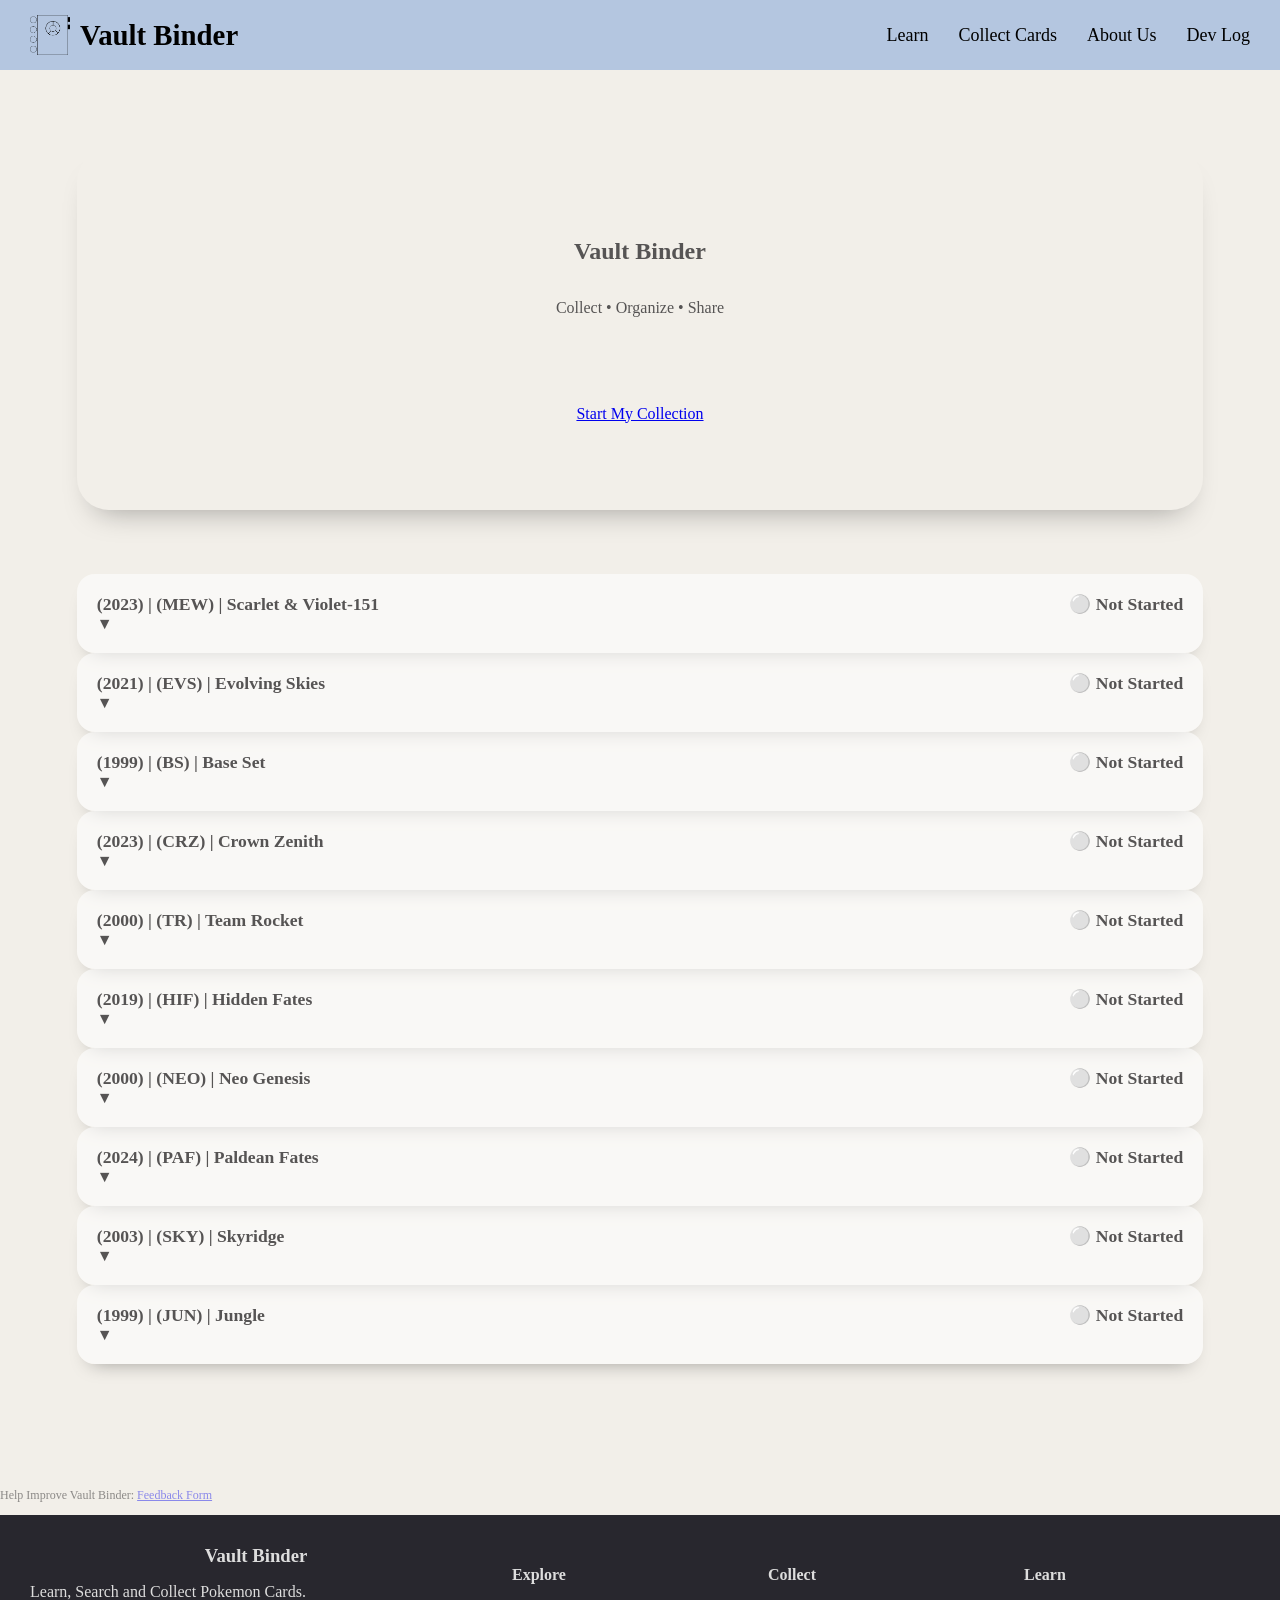
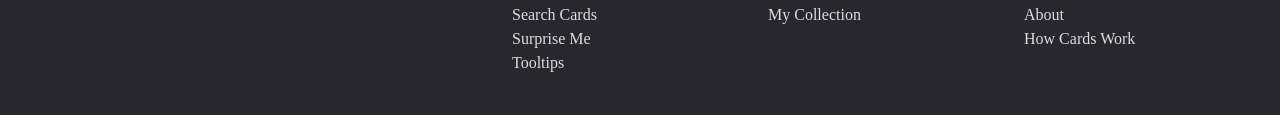
==== commit b911e50a: "Add files via upload" ====
--- a/index.html
+++ b/index.html
@@ -48,6 +48,11 @@
             </div>
         </main>
 
+        <p class="quietFeedback">
+            Help Improve Vault Binder:
+            <a href="https://forms.gle/AHGcnaRg4rQDCvZH6" target="_blank">Feedback Form</a>
+        </p>
+
 
         <div class="bottomNav">
             <div>
--- a/css/main-organized.css
+++ b/css/main-organized.css
@@ -339,6 +339,18 @@
     transition: transform 0.2s ease;
 }
 
+/*  SUGGESTIONS LINK  */
+
+.quietFeedback, .quietFeedback a, .sideBarSection small a {
+    font-size: 12px;
+    opacity: 0.65;
+}
+
+.quietFeedback a:hover, .sideBarSection small a:hover {
+    opacity: 1;
+}
+
+
 /*  Progress Bar CSS  */
 
 .progressBar {
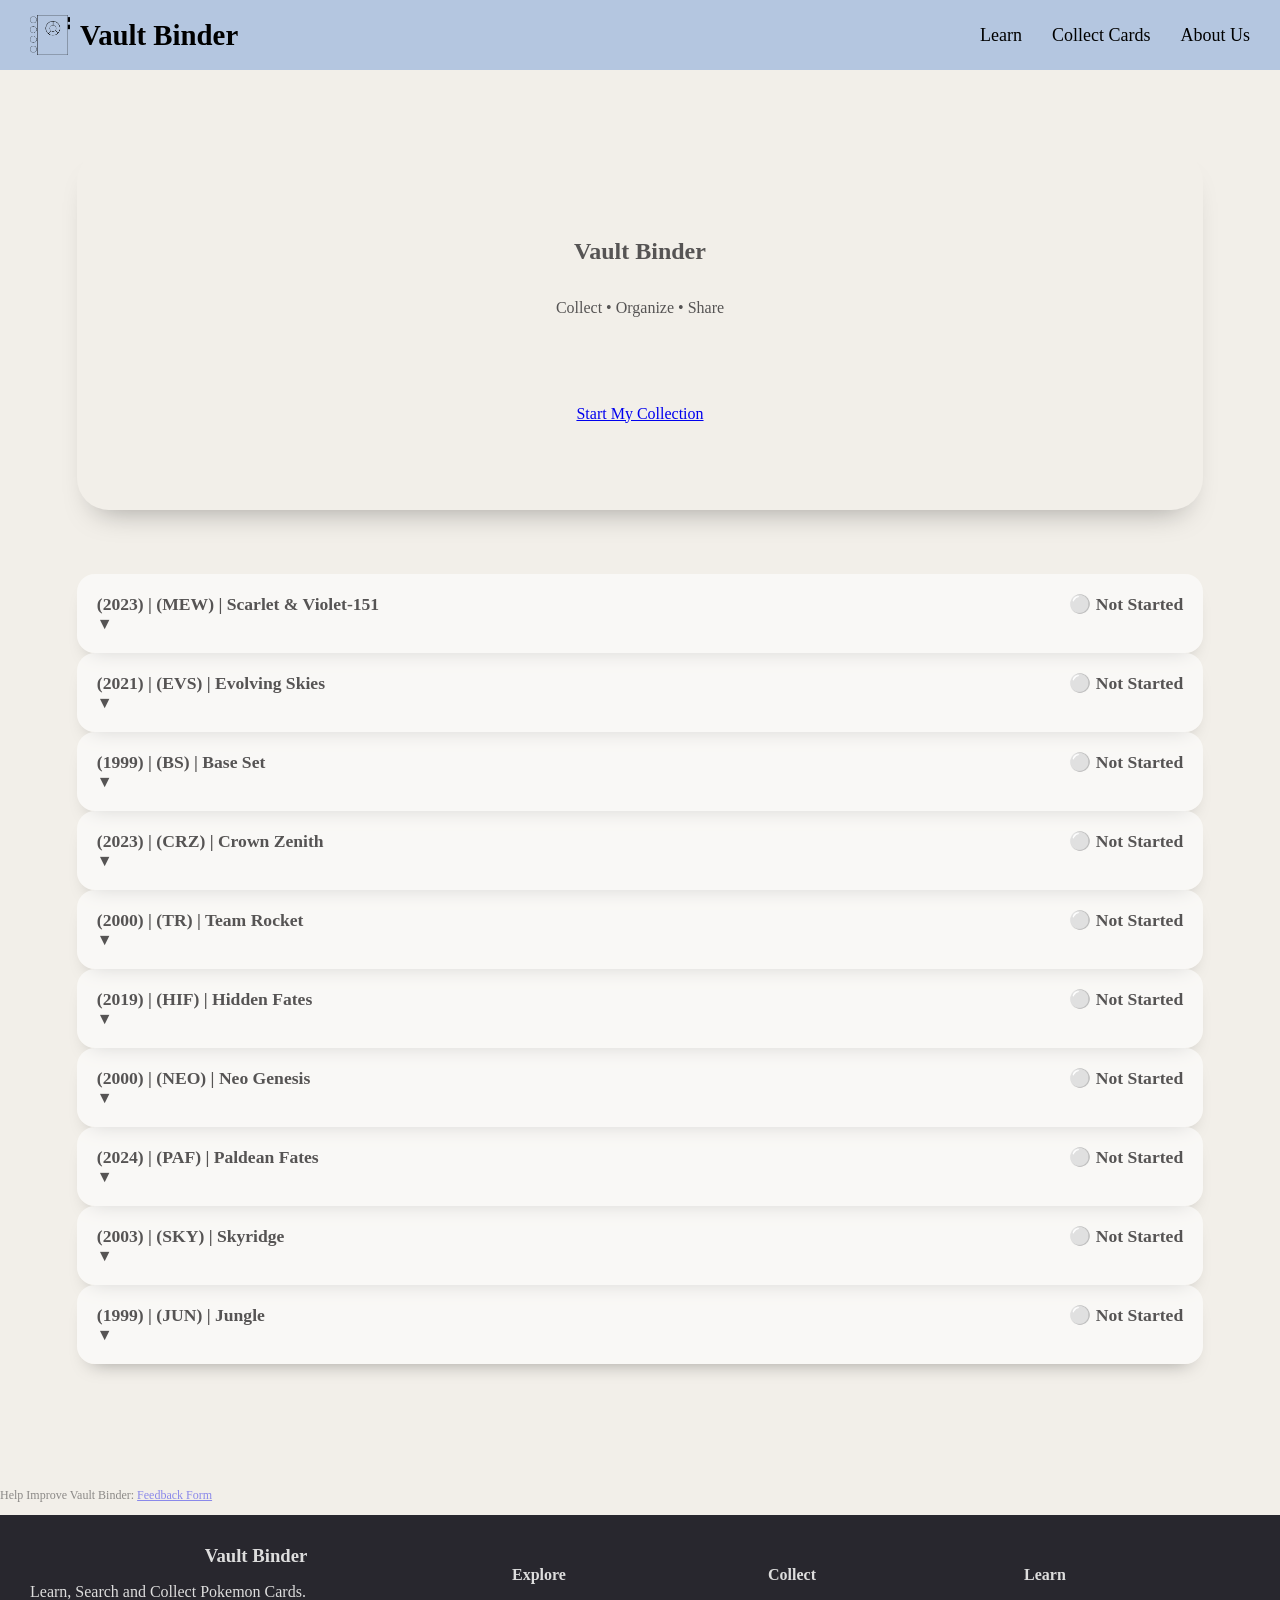
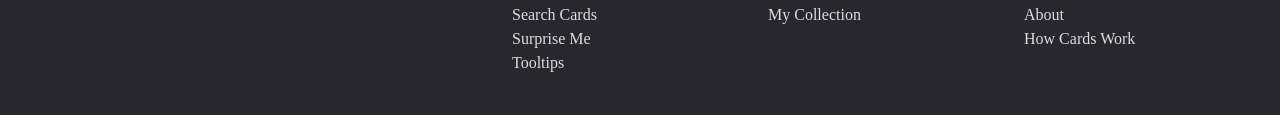
==== commit 66f99473: "Add files via upload" ====
--- a/index.html
+++ b/index.html
@@ -19,7 +19,6 @@
                 <a href="#tooltipsSection">Learn</a>
                 <a href="collection.html">Collect Cards</a>
                 <a href="#aboutSection">About Us</a>
-                <a>Dev Log</a>
             </div>
         </div>
   
--- a/css/main-organized.css
+++ b/css/main-organized.css
@@ -24,6 +24,12 @@
     box-sizing: border-box;
 }
 
+/* FOR TEST ONLY */
+
+/* * {
+    outline: 1px solid red;
+} */
+
 html {
     scroll-behavior: smooth;
 }
@@ -457,17 +463,16 @@
 }
 
 #binderTabs {
-    width: min(88vw, 1400px);
+    max-width: 100%;
     display: flex;
     gap: 8px;
-    align-items: flex-end;
-    overflow: hidden;
+    overflow-x: hidden;
 }
 
 .binderTab {
-    flex: 1 1 160px;
+    flex: 1 1 140px;
     max-width: 220px;
-    min-width: 80;
+    min-width: 0;
 
     white-space: nowrap;
     overflow: hidden;
@@ -692,6 +697,28 @@
     text-align: right;
 }
 
+#editDrawer {
+    position: fixed;
+    top: 0;
+    right: -350px;
+
+    width: 350px;
+    height: 100vh;
+
+    background: white;
+    box-shadow: -4px 0 12px rgba(0,0,0,0.15);
+
+    transition: right 0.3s ease;
+
+    overflow-y: auto;
+    z-index: 1000;
+}
+
+#editDrawer.open {
+    right: 0;
+}
+
+
 .optionsView {
     display: flex;
     flex-direction: column;
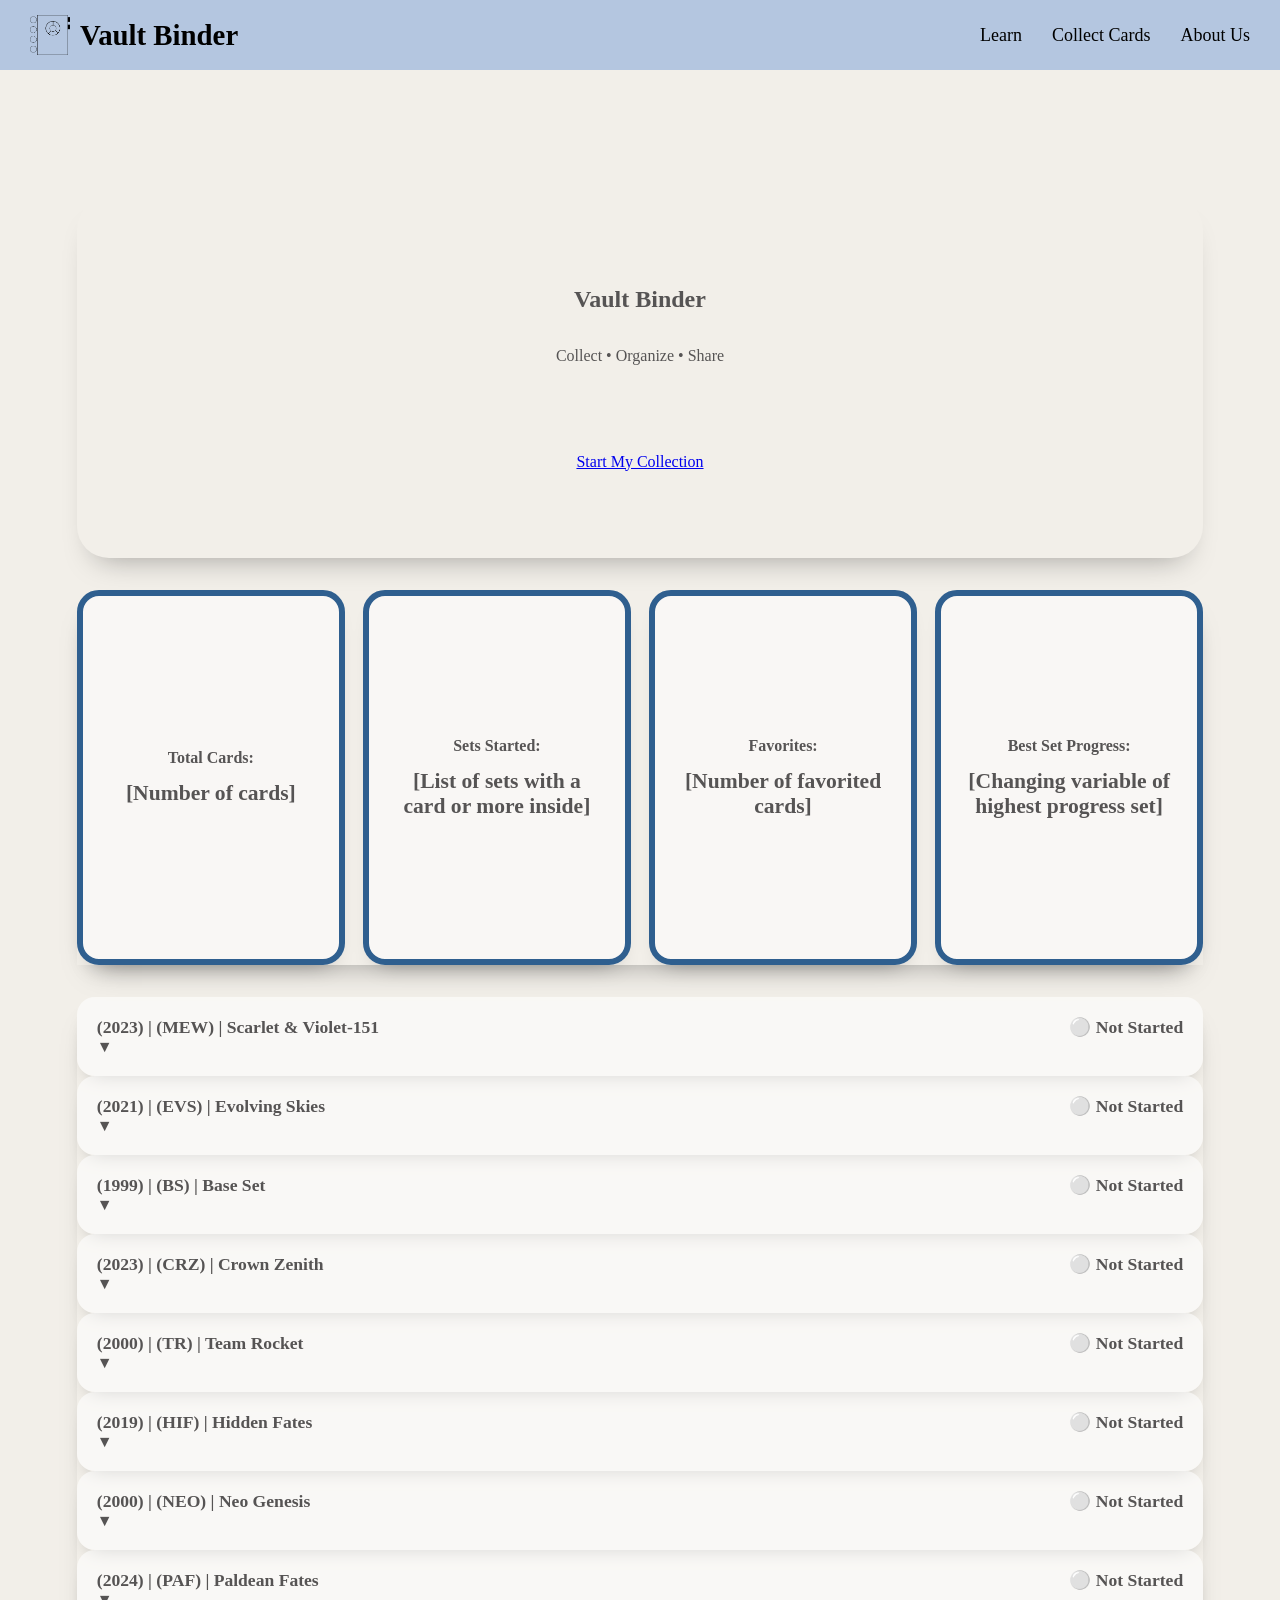
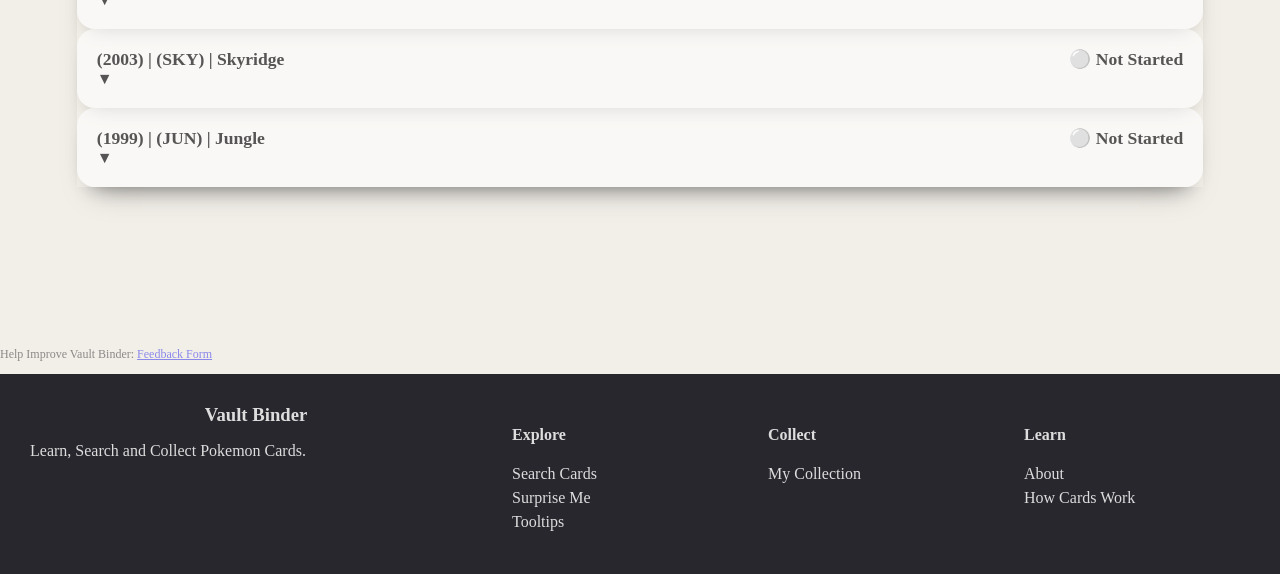
==== commit 9a0b1680: "Add files via upload" ====
--- a/index.html
+++ b/index.html
@@ -33,7 +33,27 @@
                 </section>
 
                 <section class="landingStats pageSection">
-                    <div class="statsGrid"></div>
+                    <div class="statsGrid">
+                        <div class="statCard">
+                            <label>Total Cards:</label>
+                            <p>[Number of cards]</p>
+                        </div>
+
+                        <div class="statCard">
+                            <label>Sets Started:</label>
+                            <p>[List of sets with a card or more inside]</p>
+                        </div>
+
+                        <div class="statCard">
+                            <label>Favorites:</label>
+                            <p>[Number of favorited cards]</p>
+                        </div>
+
+                        <div class="statCard">
+                            <label>Best Set Progress:</label>
+                            <p>[Changing variable of highest progress set]</p>
+                        </div>
+                    </div>
                 </section>
 
                 <section class="setProgressSection pageSection">
--- a/css/main-organized.css
+++ b/css/main-organized.css
@@ -148,6 +148,48 @@
    Temporary API/search area. Later this can become Explore.
 ========================================================= */
 
+.landingPage {
+    margin: 48px 0;
+}
+
+.statsGrid {
+    display: grid;
+    grid-template-columns: repeat(4, 1fr);
+    gap: 22px;
+}
+
+.statCard {
+    aspect-ratio: 2.5 / 3.5;
+    border: 6px solid #2f5f8f;
+    border-radius: 18px;
+    padding: 18px;
+
+    background: rgba(255,255,255,0.72);
+
+    display: flex;
+    flex-direction: column;
+    justify-content: center;
+    align-items: center;
+    gap: 14px;
+
+    text-align: center;
+    box-shadow: 0 16px 24px -18px rgba(0,0,0,0.45);
+}
+
+.statCard label {
+    font-size: 1rem;
+    font-weight: 700;
+}
+
+.statCard p {
+    margin: 0;
+    font-size: 1.35rem;
+    font-weight: 800;
+}
+
+
+
+
 .sectionDivider {
     width: 100%;
     height: 2px;
@@ -387,7 +429,7 @@
     gap: 18px;
 
     text-align: center;
-    box-shadow: 0 18px 30px -18px rgba(0,0,0,0.35);
+    
 }
 
 .statsGrid {
@@ -442,6 +484,7 @@
 .pageSection {
     width: min(88vw, 1200px);
     margin: 32px auto;
+    box-shadow: 0 18px 30px -18px rgba(0,0,0,0.35);
 }
 
 #vaultBinderApp {
@@ -1079,6 +1122,18 @@
 
 */
 
+@media (max-width: 800px) {
+    .statsGrid {
+        grid-template-columns: repeat(2, 1fr);
+    }
+}
+
+@media (max-width: 480px) {
+    .statsGrid {
+        grid-template-columns: 1fr;
+    }
+}
+
 
 @media (max-width: 768px) {
     body {
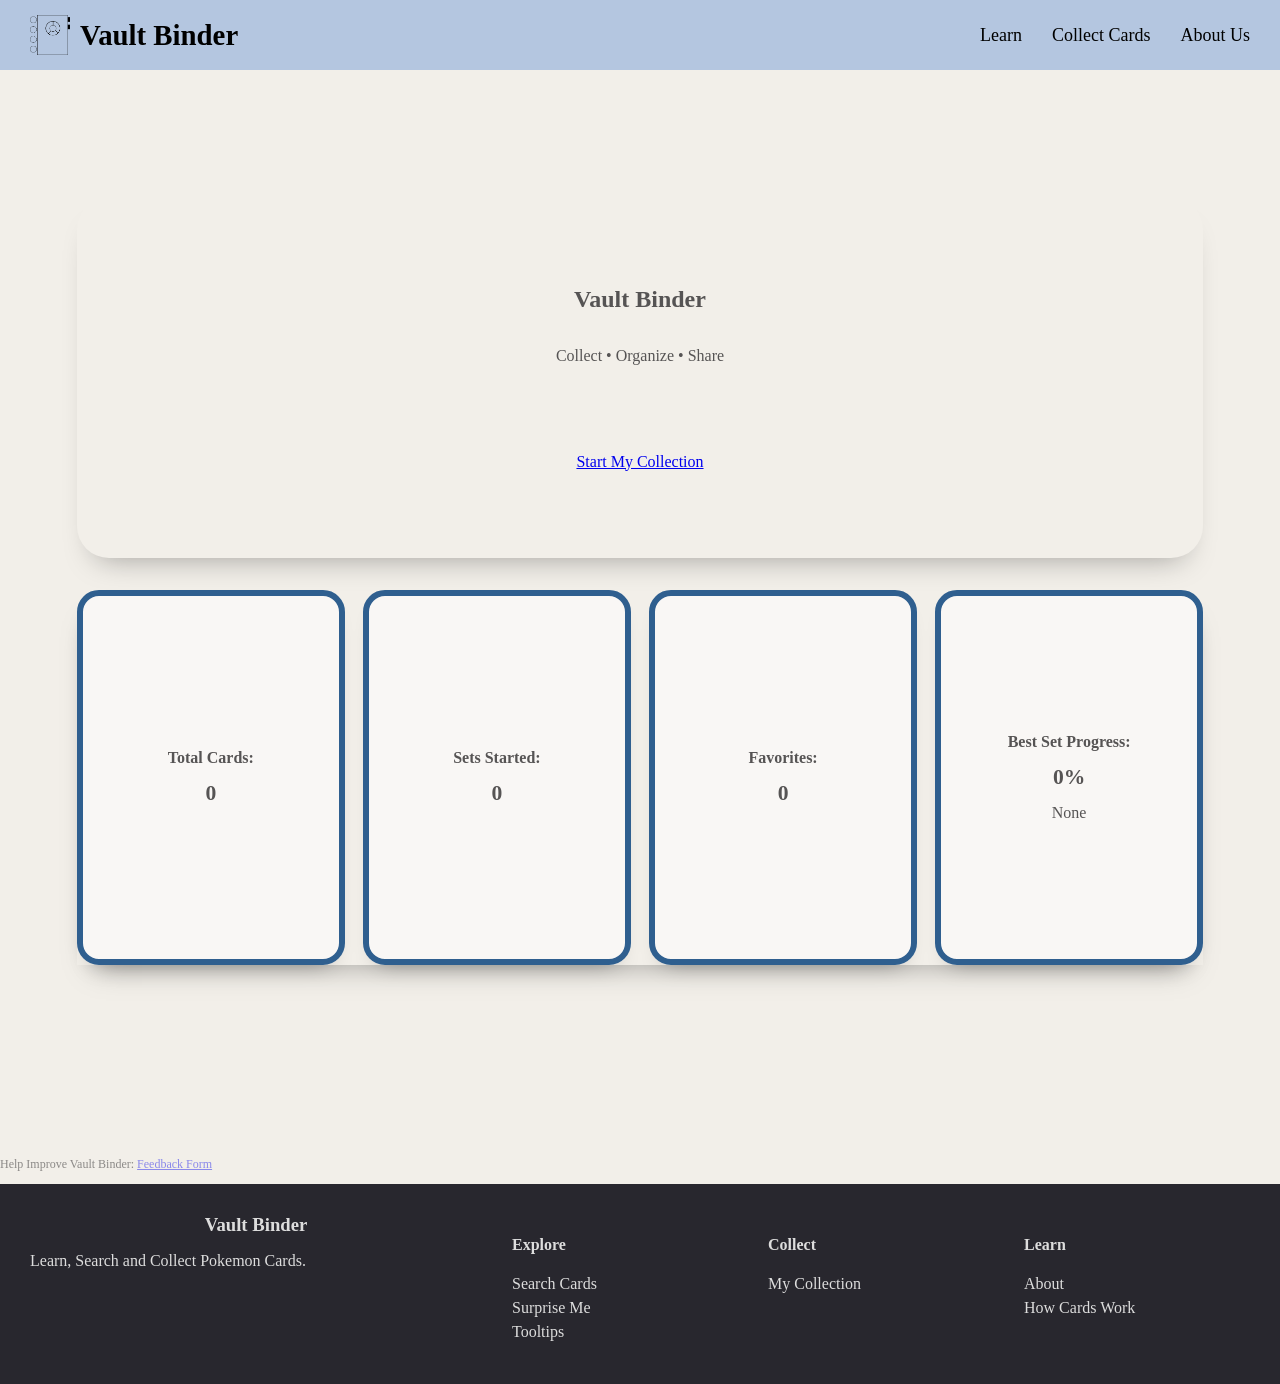
==== commit 97f35089: "Add files via upload" ====
--- a/index.html
+++ b/index.html
@@ -36,22 +36,23 @@
                     <div class="statsGrid">
                         <div class="statCard">
                             <label>Total Cards:</label>
-                            <p>[Number of cards]</p>
+                            <p id="totalCardsStat">0</p>
                         </div>
 
                         <div class="statCard">
                             <label>Sets Started:</label>
-                            <p>[List of sets with a card or more inside]</p>
+                            <p id="setsStartedStat">0</p>
                         </div>
 
                         <div class="statCard">
                             <label>Favorites:</label>
-                            <p>[Number of favorited cards]</p>
+                            <p id="favoriteCardsStat">0</p>
                         </div>
 
                         <div class="statCard">
                             <label>Best Set Progress:</label>
-                            <p>[Changing variable of highest progress set]</p>
+                            <p id="bestSetPercent">0%</p>
+                            <span id="bestSetName">None</span>
                         </div>
                     </div>
                 </section>
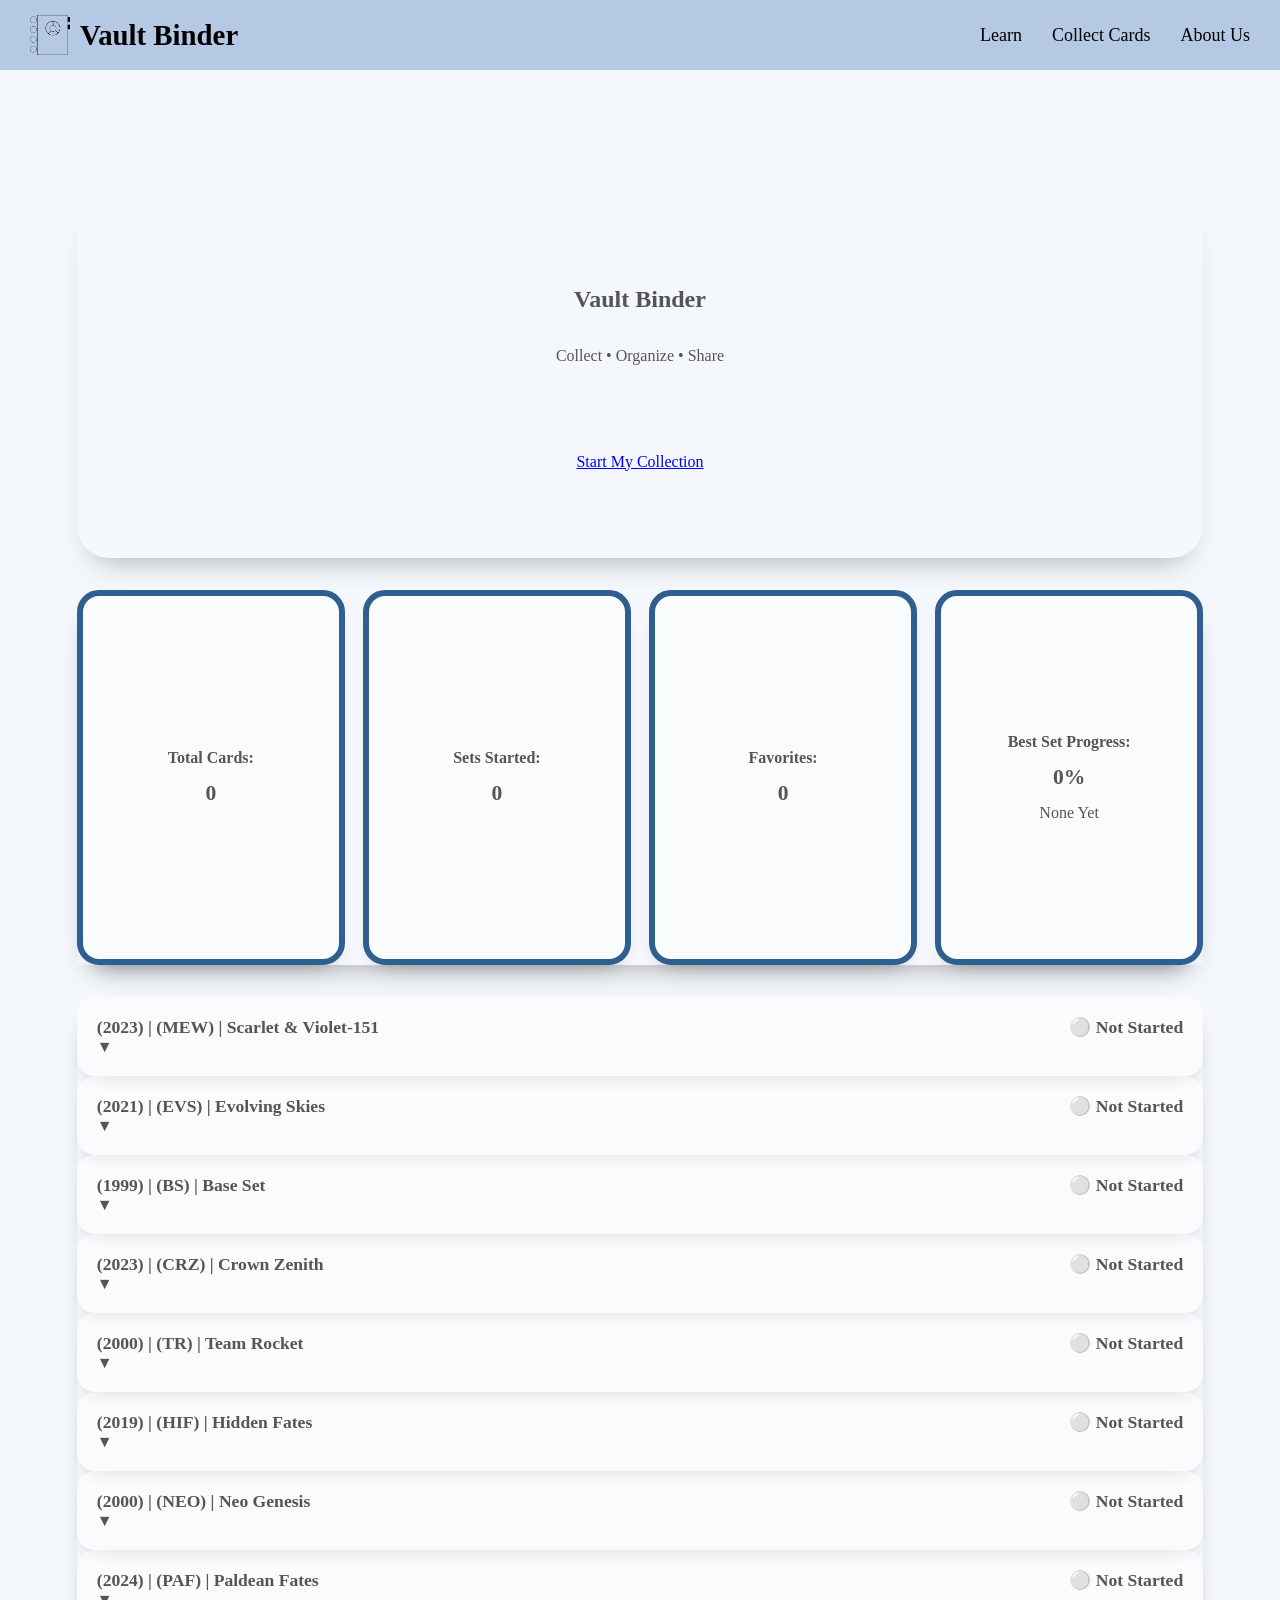
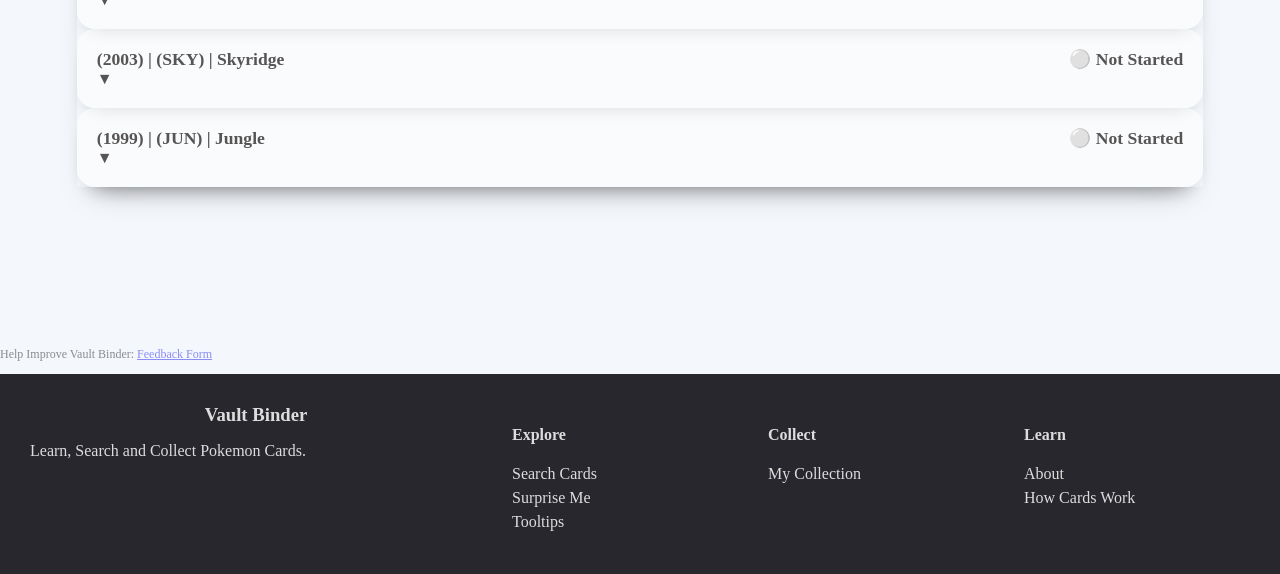
==== commit 1ff64f72: "Add files via upload" ====
--- a/index.html
+++ b/index.html
@@ -99,6 +99,7 @@
             </div>
         </div>
         
+        <script src="js/shared.js"></script>
         <script src="js/index.js"></script>
     </body>
 </html>
--- a/css/main-organized.css
+++ b/css/main-organized.css
@@ -14,7 +14,6 @@
     --soft-border: #cfc7bc;
     --binder-bg: #111111;
     --binder-surface: #f4f1ea;
-    --accent-soft: #c9f4e8;
     --accent-highlight: #f5f1ad;
     --shadow-soft: 0 6px 12px rgba(0,0,0,0.18);
     --shadow-panel: 0 10px 25px rgba(0,0,0,0.20);
@@ -36,9 +35,11 @@
 
 body {
     margin: 0;
-    background-color: var(--page-bg);
+    background-color: var(--bg-main);
     color: var(--text-main);
 }
+
+
 
 h1 {
     margin: 0;
@@ -67,15 +68,12 @@
 }
 
 button {
+    border-color: var(--accent);
     cursor: pointer;
 }
 
 button:hover {
     box-shadow: var(--shadow-soft);
-}
-
-button:active {
-    background-color: var(--accent-soft);
 }
 
 .disabledBtn {
@@ -86,6 +84,58 @@
 .disabledBtn:hover {
     opacity: 0.7;
 }
+
+/* =========================================================
+   FUTURE THEME WORK
+========================================================= */
+
+.theme-classic {
+    --bg-main: #f4f7fc;
+    --card-bg: white;
+    --accent: #5d7ea6;
+    --border: #d8e1ee;
+}
+
+.theme-metallic {
+    --bg-main: linear-gradient(
+        135deg,
+        #d9d9d9,
+        #b9bcc3,
+        #e4e4e4
+    );
+    --card-bg: rgba(255,255,255,.92);
+    --accent: #66707d;
+}
+
+.theme-leather {
+    --bg-main: linear-gradient(
+        135deg,
+        #4d2e1f,
+        #5f3a28,
+        #3f2418
+    );
+    --card-bg: rgba(255,255,255,.95);
+    --accent: #8b5a3c;
+}
+
+.theme-carbon {
+    --bg-main:
+        repeating-linear-gradient(
+            45deg,
+            #202020,
+            #202020 10px,
+            #262626 10px,
+            #262626 20px
+        );
+
+    --card-bg: rgba(255,255,255,.94);
+    --accent: #3d4d66;
+}
+
+/*
+FUTURE PREMIUM THEMES BELOW \/ \/
+*/
+
 
 /* =========================================================
    2. SHARED NAVIGATION
@@ -797,15 +847,17 @@
     left: 0;
 }
 
-.sidebarSection,
-.sideBarSection {
+.sidebarSection {
     margin-top: 18px;
 }
 
-.sidebarSection button,
-.sideBarSection button {
+.sidebarSection button {
     width: 100%;
     margin: 5px 0;
+}
+
+#binderSidebar {
+    background: var(--card-bg);
 }
 
 #openSidebarBtn {
@@ -1030,42 +1082,6 @@
 #settingsBtn.active {
     background-color: var(--accent-soft);
     box-shadow: inset 0 3px 6px rgba(0,0,0,0.2);
-}
-
-
-/* =========================================================
-   9. THEMES - PASTEL SHERBET
-   Main active theme.
-========================================================= */
-
-.theme-pastelSherbet {
-    background-color: #f2efe9;
-    color: var(--text-main);
-
-    --psherb-addcard: 234, 224, 161;
-    --psherb-book: 143, 172, 204;
-}
-
-.theme-pastelSherbet .sectionHeader {
-    background-color: #c2dfad;
-    color: #3f3f3f;
-}
-
-.theme-pastelSherbet #addCardSection {
-    border: 4px solid rgb(var(--psherb-addcard));
-    background-color: rgba(var(--psherb-addcard), 0.45);
-}
-
-.theme-pastelSherbet button {
-    background-color: #ffffff;
-    color: #444;
-    border: none;
-    border-radius: 10px;
-    padding: 6px 10px;
-}
-
-.theme-pastelSherbet button:hover {
-    background-color: #dff5ec;
 }
 
 /* =========================================================
@@ -1136,9 +1152,6 @@
 
 
 @media (max-width: 768px) {
-    body {
-        background: pink !important;
-    }
 
     #quikAddBar {
         flex-direction: column;
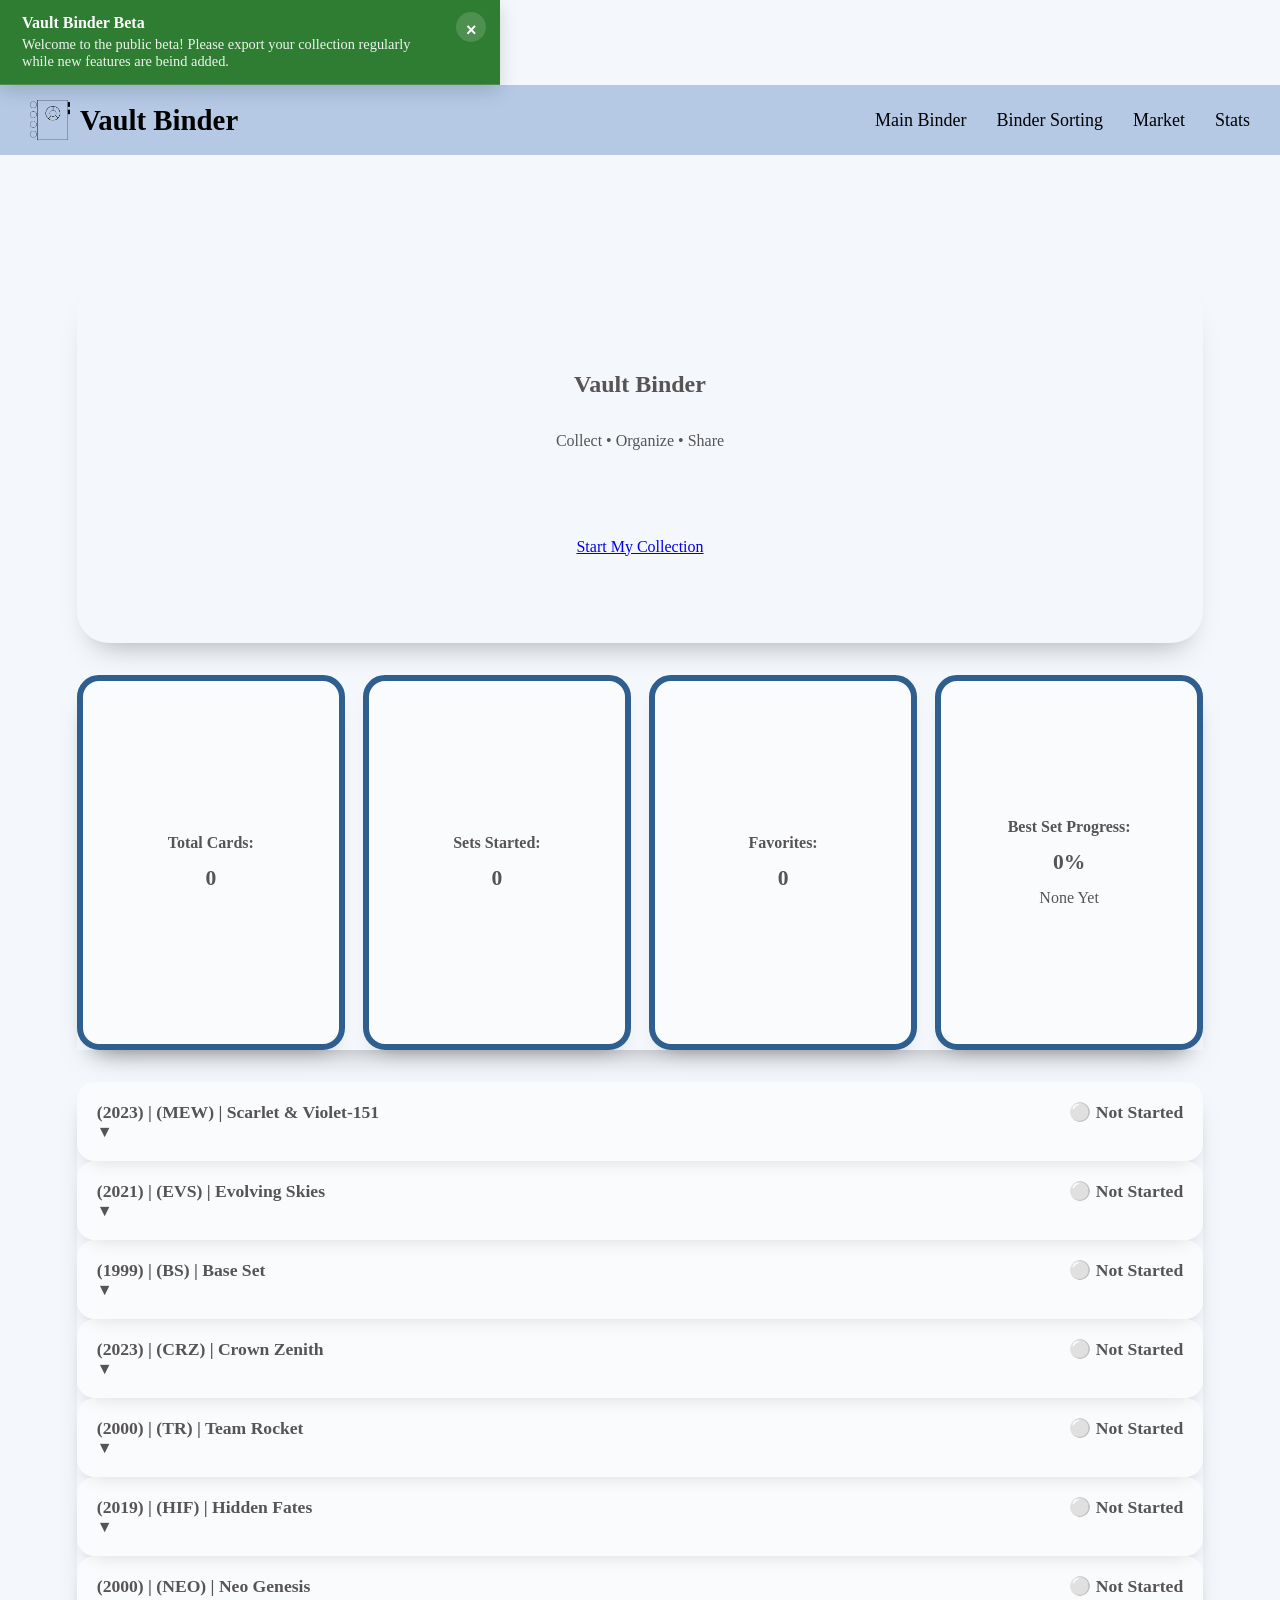
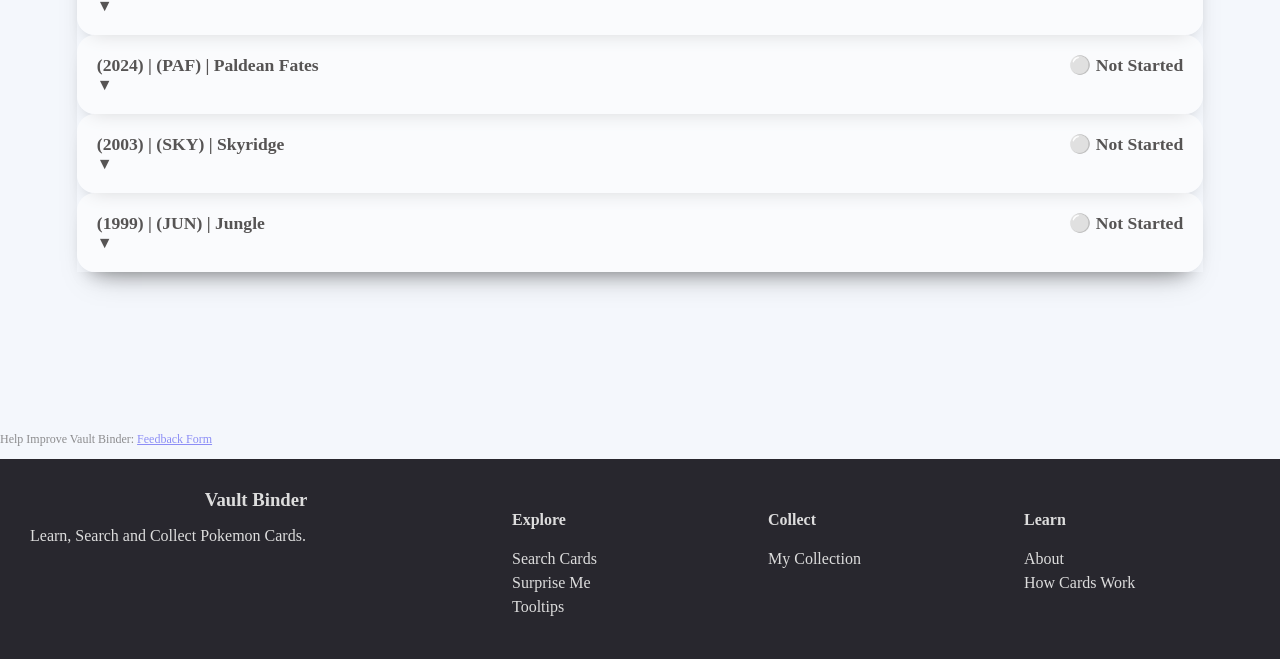
==== commit 41212be9: "Add files via upload" ====
--- a/index.html
+++ b/index.html
@@ -1,7 +1,6 @@
 <!DOCTYPE html>
 <html>
     <head>
-        <!-- THIS DOCUMENT WILL BE FOR EXPLORING THE GENERIC CARDS FROM THE POKEMON TCG API -->
          <!-- Pokémon -->
         <title>Vault Binder</title>
         <link rel="stylesheet" href="css/main-organized.css">
@@ -16,9 +15,10 @@
             </a>
 
             <div class="navLinks">
-                <a href="#tooltipsSection">Learn</a>
-                <a href="collection.html">Collect Cards</a>
-                <a href="#aboutSection">About Us</a>
+                <a href="collection.html">Main Binder</a>
+                <a href="sortCollect.html">Binder Sorting</a>
+                <a href="">Market</a>
+                <a href="">Stats</a>
             </div>
         </div>
   
--- a/css/main-organized.css
+++ b/css/main-organized.css
@@ -13,7 +13,6 @@
     --panel-bg: #fffdf9;
     --soft-border: #cfc7bc;
     --binder-bg: #111111;
-    --binder-surface: #f4f1ea;
     --accent-highlight: #f5f1ad;
     --shadow-soft: 0 6px 12px rgba(0,0,0,0.18);
     --shadow-panel: 0 10px 25px rgba(0,0,0,0.20);
@@ -27,7 +26,7 @@
 
 /* * {
     outline: 1px solid red;
-} */
+}  */
 
 html {
     scroll-behavior: smooth;
@@ -35,7 +34,7 @@
 
 body {
     margin: 0;
-    background-color: var(--bg-main);
+    background: var(--bg-main);
     color: var(--text-main);
 }
 
@@ -85,6 +84,71 @@
     opacity: 0.7;
 }
 
+
+/*
+    BANNER
+*/
+
+.updateBanner {
+    position: sticky;
+    top: 0;
+    z-index: 2000;
+
+    width: 500px;
+
+    padding: 14px 55px 14px 22px;
+
+    background: #2e7d32;
+    color: white;
+
+    backdrop-filter: blur(10px);
+    -webkit-backdrop-filter: blur(10px);
+
+    border-bottom: 1px solid rgba(255,255,255,0.15);
+
+    box-shadow: 0 6px 18px rgba(0,0,0,0.15);
+}
+
+.updateBanner strong {
+    display: block;
+    font-size: 1rem;
+    margin-bottom: 4px;
+}
+
+.updateBanner p {
+    margin: 0;
+    opacity: 0.92;
+    font-size: 0.9rem;
+}
+
+.bannerCloseBtn {
+    position: absolute;
+
+    top: 12px;
+    right: 14px;
+
+    width: 30px;
+    height: 30px;
+
+    border: none;
+    border-radius: 50%;
+
+    background: rgba(255,255,255,0.15);
+    color: white;
+
+    font-size: 18px;
+    font-weight: bold;
+
+    cursor: pointer;
+
+    transition: 0.2s ease;
+}
+
+.bannerCloseBtn:hover {
+    background: rgba(255,255,255,0.25);
+    transform: scale(1.05);
+}
+
 /* =========================================================
    FUTURE THEME WORK
 ========================================================= */
@@ -193,6 +257,10 @@
     opacity: 0.7;
 }
 
+.hiddenTab {
+    cursor: not-allowed;
+}
+
 /* =========================================================
    3. INDEX PAGE / EXPLORE PAGE
    Temporary API/search area. Later this can become Explore.
@@ -439,12 +507,12 @@
 
 /*  SUGGESTIONS LINK  */
 
-.quietFeedback, .quietFeedback a, .sideBarSection small a {
+.quietFeedback, .quietFeedback a, .sidebarSection small a {
     font-size: 12px;
     opacity: 0.65;
 }
 
-.quietFeedback a:hover, .sideBarSection small a:hover {
+.quietFeedback a:hover, .sidebarSection small a:hover {
     opacity: 1;
 }
 
@@ -539,7 +607,7 @@
 
 #vaultBinderApp {
     min-height: 100vh;
-    background: var(--binder-surface);
+    background: var(--bg-main);
     position: relative;
 }
 
@@ -811,6 +879,17 @@
     right: 0;
 }
 
+.glassPanel {
+    background: rgba(255, 255, 255, 0.08);
+    backdrop-filter: blur(5px);
+    -webkit-backdrop-filter: blur(5px);
+
+    border: 1px solid rgba(255,255,255,0.45);
+
+    box-shadow: 0 18px 40px rgba(0,0,0,0.18);
+
+    border-radius: 18px;
+}
 
 .optionsView {
     display: flex;
@@ -829,18 +908,19 @@
 
 #binderSidebar {
     position: fixed;
-    top: 0;
+    top: 90px;
     left: -300px;
 
     width: 280px;
     height: 100vh;
     padding: 20px;
 
-    background: #eee;
+    background: rgba(255, 255, 255, 0);
     z-index: 1000;
 
-    transition: left 0.25s ease;
-    box-shadow: 4px 0 18px rgba(0,0,0,0.25);
+    transition: left 0.25s ease;    
+    border-radius: 16px;
+    box-shadow: 0 4px 30px rgba(0, 0, 0, 0.1);
 }
 
 #binderSidebar.open {
